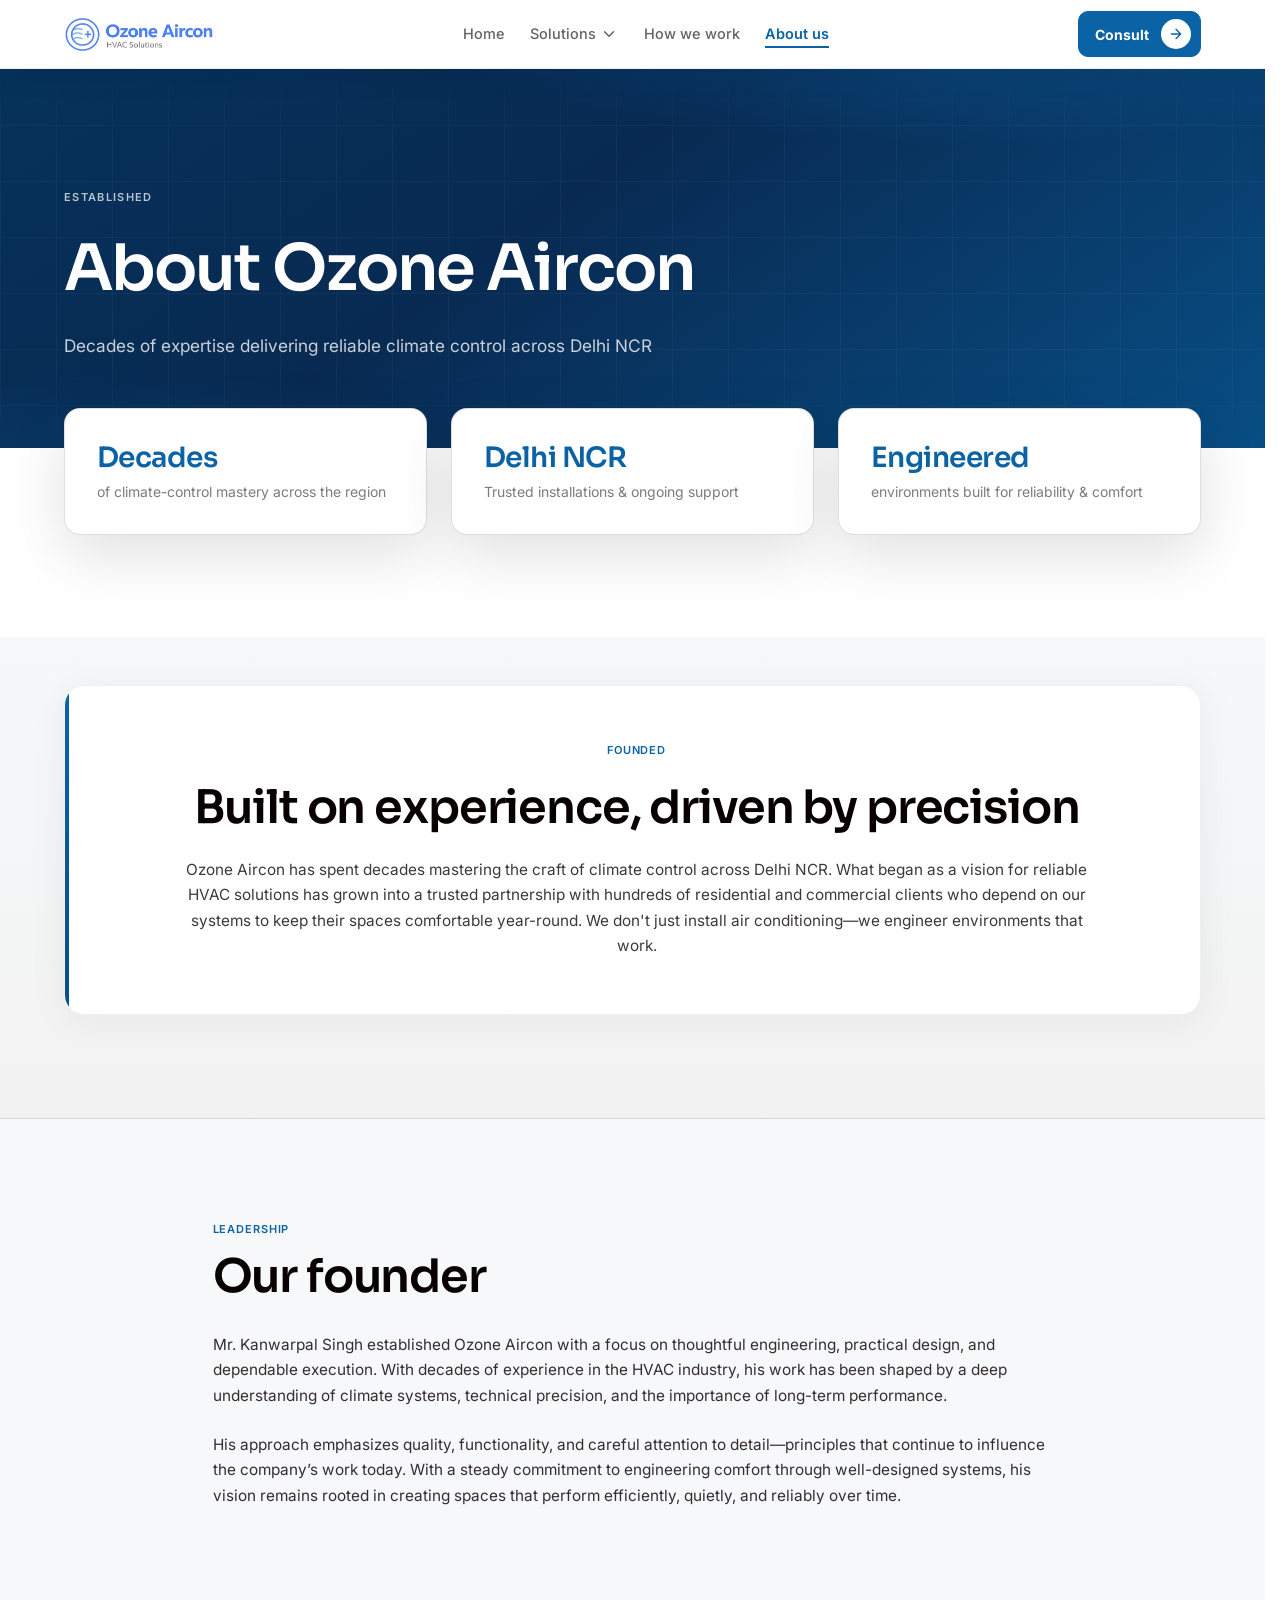
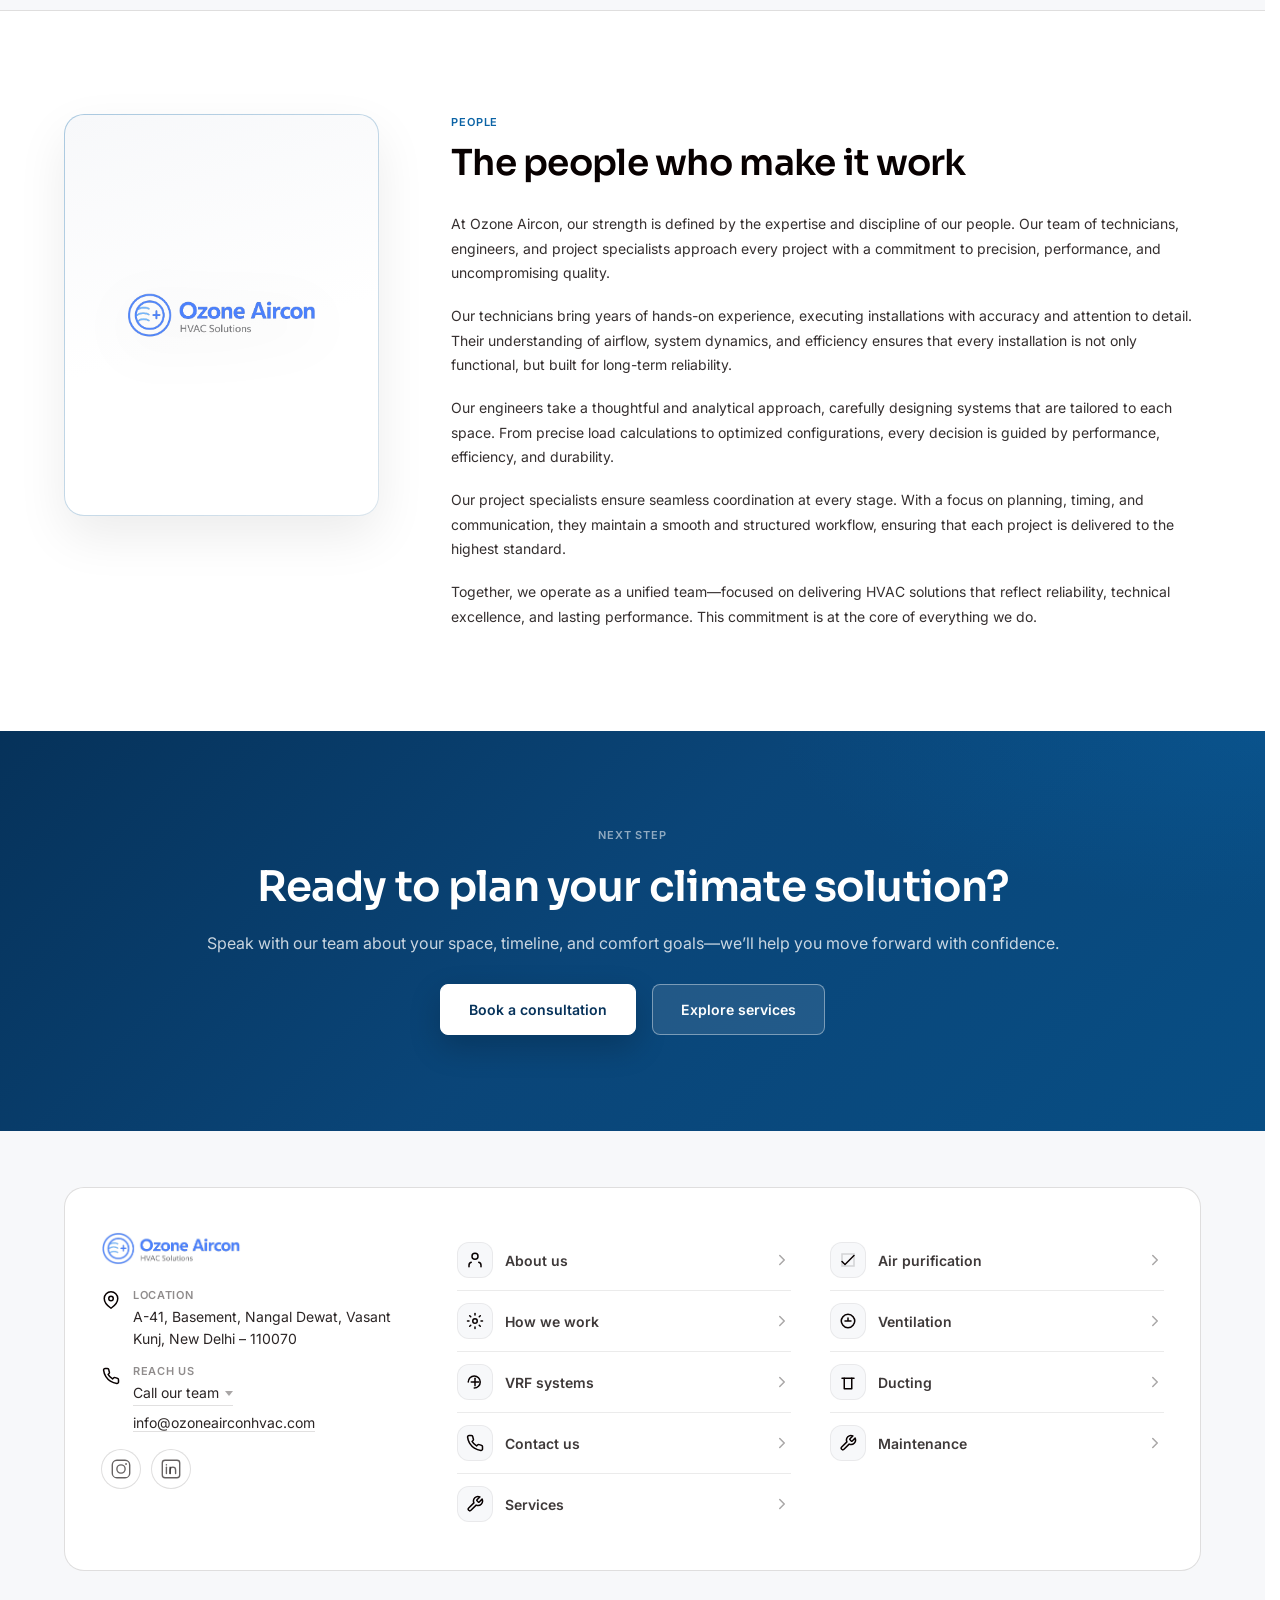
==== about-us.html @ 437e94b5 "fix(nav): stabilize sticky bar on mobile — rAF glass script, drop blur jitter Made-with: Cursor" ====
<!DOCTYPE html>
<html lang="en">
<head>
  <meta charset="UTF-8" />
  <meta name="viewport" content="width=device-width, initial-scale=1.0" />
  <link rel="icon" type="image/png" sizes="48x48" href="https://ozoneairconhvac.com/favicon-48.png?v=7" />
  <link rel="icon" type="image/png" sizes="96x96" href="https://ozoneairconhvac.com/favicon-96.png?v=7" />
  <link rel="icon" type="image/png" sizes="192x192" href="https://ozoneairconhvac.com/favicon-192.png?v=7" />
  <link rel="shortcut icon" type="image/png" href="https://ozoneairconhvac.com/favicon-48.png?v=7" />
  <link rel="icon" href="https://ozoneairconhvac.com/favicon.ico?v=7" sizes="any" />
  <link rel="icon" type="image/png" href="https://ozoneairconhvac.com/favicon.png?v=7" />
  <link rel="apple-touch-icon" href="https://ozoneairconhvac.com/favicon-192.png?v=7" />
  <link rel="manifest" href="https://ozoneairconhvac.com/site.webmanifest?v=7" />
  <meta name="description" content="About Ozone Aircon—trusted HVAC specialists in Delhi NCR. Decades of experience in engineered climate solutions, installations, maintenance, comfort design, and a team focused on dependable delivery." />
  <meta name="robots" content="index, follow" />
  <link rel="canonical" href="https://ozoneairconhvac.com/about-us.html" />
  <title>About Us — Ozone Aircon</title>
  <link rel="preconnect" href="https://fonts.googleapis.com" />
  <link rel="preconnect" href="https://fonts.gstatic.com" crossorigin />
  <link href="https://fonts.googleapis.com/css2?family=Inter:wght@400;500;600;700&family=Sora:wght@600&display=swap" rel="stylesheet" />
  <style>
    /* ════════════════════════════════════════════
       DESIGN TOKENS (aligned with Home)
    ════════════════════════════════════════════ */
    :root {
      --blue:       #0B63A5;
      --blue-dark:  #084E84;
      --blue-deep:  #06325A;
      --black:      #080101;
      --white:      #FFFFFF;
      --gray-bg:    #F2F2F2;
      --gray-soft:  #F7F8FA;
      --border:     rgba(8,1,1,0.13);
      --font-sora:  'Sora', sans-serif;
      --font-inter: 'Inter', sans-serif;

      --section-pad-v: clamp(64px, 8vw, 120px);
      --section-pad-h: clamp(20px, 5vw, 96px);
      --container-gap: clamp(40px, 5.5vw, 88px);
      --shadow-sm: 0 2px 12px rgba(8,1,1,0.07);
      --shadow-md: 0 8px 32px rgba(8,1,1,0.10);
      --shadow-lg: 0 20px 60px rgba(8,1,1,0.12);
      --nav-bar-h:     68px;
    }

    /* ════════════════════════════════════════════
       RESET & BASE
    ════════════════════════════════════════════ */
    *, *::before, *::after { box-sizing: border-box; margin: 0; padding: 0; }
    html { font-size: 93.75%; scroll-behavior: smooth; overflow-x: clip; scrollbar-gutter: stable; }
    body {
      font-family: var(--font-inter);
      background: var(--white);
      color: var(--black);
      width: 100%; max-width: none; margin-inline: auto; overflow-x: clip;
    }
    a { text-decoration: none; color: inherit; }
    img { display: block; max-width: 100%; height: auto; }
    button { cursor: pointer; font-family: inherit; }

    /* ════════════════════════════════════════════
       TYPOGRAPHY SCALE
    ════════════════════════════════════════════ */
    .h1 { font-family: var(--font-sora); font-weight: 600; font-size: clamp(36px,5vw,72px); line-height: 115%; letter-spacing: -0.025em; }
    .h2 { font-family: var(--font-sora); font-weight: 600; font-size: clamp(28px,3.6vw,52px); line-height: 118%; letter-spacing: -0.025em; }
    .h3 { font-family: var(--font-sora); font-weight: 600; font-size: clamp(24px,3.1vw,44px); line-height: 122%; letter-spacing: -0.02em; }
    .tagline  { font-family: var(--font-inter); font-weight: 600; font-size: 11px; letter-spacing: 0.08em; text-transform: uppercase; line-height: 150%; color: var(--blue); }
    .text-md  { font-family: var(--font-inter); font-weight: 400; font-size: clamp(14px,1.2vw,17px); line-height: 165%; }
    .text-reg { font-family: var(--font-inter); font-weight: 400; font-size: 14px; line-height: 165%; }
    .text-sm  { font-family: var(--font-inter); font-weight: 400; font-size: 12px; line-height: 150%; }
    .text-sm-bold { font-family: var(--font-inter); font-weight: 600; font-size: 12px; line-height: 150%; }
    .text-sm-link { font-family: var(--font-inter); font-weight: 400; font-size: 12px; line-height: 150%; text-decoration: underline; }

    /* ════════════════════════════════════════════
       BUTTONS
    ════════════════════════════════════════════ */
    .btn-primary {
      display: inline-flex; align-items: center; justify-content: center; gap: 8px;
      padding: clamp(11px,1.4vw,14px) clamp(22px,2.4vw,28px);
      background: var(--blue); color: var(--white); border: 1.5px solid var(--blue); border-radius: 8px;
      font-family: var(--font-inter); font-weight: 600; font-size: clamp(14px,1.1vw,16px);
      line-height: 150%; cursor: pointer; text-decoration: none; white-space: nowrap;
      transition: transform 0.22s ease, box-shadow 0.22s ease;
    }
    .btn-primary:hover { transform: translateY(-2px); box-shadow: 0 8px 28px rgba(11,99,165,0.32); }
    .btn-primary:active { transform: translateY(0) scale(0.98); }
    .btn-primary-sm {
      display: inline-flex; align-items: center; justify-content: center;
      padding: 7px 14px;
      background: var(--blue); color: var(--white); border: 1.5px solid var(--blue); border-radius: 10px;
      font-family: var(--font-inter); font-weight: 600; font-size: 14px;
      line-height: 150%; cursor: pointer; text-decoration: none;
      transition: transform 0.22s ease, box-shadow 0.22s ease;
    }
    .btn-primary-sm:hover { transform: translateY(-2px); box-shadow: 0 6px 18px rgba(11,99,165,0.28); }
    .btn-secondary {
      display: inline-flex; align-items: center; justify-content: center; gap: 8px;
      padding: clamp(11px,1.4vw,14px) clamp(22px,2.4vw,28px);
      background: none; color: var(--black); border: 1.5px solid var(--border); border-radius: 8px;
      font-family: var(--font-inter); font-weight: 600; font-size: clamp(14px,1.1vw,16px);
      line-height: 150%; cursor: pointer; text-decoration: none;
      transition: background 0.22s ease, transform 0.22s ease, box-shadow 0.22s ease;
    }
    .btn-secondary:hover { background: var(--gray-bg); transform: translateY(-2px); box-shadow: 0 4px 14px rgba(8,1,1,0.10); }
    .btn-secondary:active { transform: translateY(0) scale(0.98); }

    /* ════════════════════════════════════════════
       NAVBAR (same as Home)
    ════════════════════════════════════════════ */
    .nav-shell {
      position: sticky; top: 0; z-index: 100;
      padding: 0 var(--section-pad-h);
      background: rgba(255,255,255,0.82);
      backdrop-filter: blur(12px) saturate(1.25);
      border-bottom: 1px solid rgba(8,1,1,0.06);
      box-shadow: 0 10px 26px rgba(8,1,1,0.06);
    }
    .nav-shell.scrolled {
      background: rgba(255,255,255,0.92);
      border-bottom: 1px solid rgba(8,1,1,0.08);
    }
    .navbar-inner {
      display: flex; flex-direction: row;
      align-items: center; justify-content: space-between; gap: 16px;
      min-height: var(--nav-bar-h);
      padding: 0;
    }
    .navbar-brand {
      display: flex; flex-direction: row; align-items: center; gap: 12px;
      text-decoration: none; color: inherit;
      flex-shrink: 0;
    }
    .navbar-logo {
      height: 52px; width: auto; max-width: 150px;
      object-fit: contain; border-radius: 10px;
      flex-shrink: 0;
    }
    .nav-links {
      display: flex; flex-direction: row; align-items: center;
      gap: clamp(14px, 2vw, 28px);
      flex: 1; justify-content: center; min-width: 0;
    }
    .nav-link {
      display: flex; align-items: center; gap: 4px;
      color: rgba(8,1,1,0.62); text-decoration: none;
      font-family: var(--font-inter); font-weight: 500;
      font-size: 14.5px; line-height: 150%; white-space: nowrap;
    }
    .nav-link.active { color: var(--blue); font-weight: 600; }
    .nav-consult {
      display: inline-flex; align-items: center; gap: 12px;
      padding: 7px 9px 7px 16px;
      background: var(--blue); color: var(--white);
      border-radius: 10px; text-decoration: none;
      font-family: var(--font-inter); font-weight: 700; font-size: 14px;
      border: 1.5px solid var(--blue);
      transition: transform 0.22s ease, box-shadow 0.22s ease;
    }
    .nav-consult:hover {
      transform: translateY(-2px);
      box-shadow: 0 8px 24px rgba(11,99,165,0.38);
    }
    .nav-consult-icon {
      width: 30px; height: 30px; border-radius: 50%;
      background: var(--white);
      display: flex; align-items: center; justify-content: center;
      flex-shrink: 0;
    }
    .nav-consult-icon svg { width: 16px; height: 16px; stroke: var(--blue); }
    .nav-hamburger {
      display: none; flex-direction: column;
      justify-content: center; align-items: center;
      width: 42px; height: 42px; gap: 5px;
      background: var(--gray-soft); border: 1px solid var(--border);
      border-radius: 10px; cursor: pointer; padding: 0;
      margin-left: auto;
    }
    .nav-hamburger span { display: block; width: 22px; height: 2px; background: var(--black); border-radius: 2px; transition: all 0.22s ease; }
    .nav-hamburger.open span:nth-child(1) { transform: translateY(7px) rotate(45deg); }
    .nav-hamburger.open span:nth-child(2) { opacity: 0; }
    .nav-hamburger.open span:nth-child(3) { transform: translateY(-7px) rotate(-45deg); }
    .mobile-menu {
      display: none; position: fixed;
      top: calc(12px + var(--nav-bar-h) + 10px + 8px);
      left: 0; right: 0;
      background: var(--white); border-bottom: 1px solid var(--border);
      z-index: 99; padding: 8px 0 16px;
      max-height: calc(100vh - 100px); overflow-y: auto;
    }
    .mobile-menu.open { display: block; }
    .mobile-nav-link {
      display: block; padding: 12px clamp(16px,4vw,24px);
      color: var(--black); text-decoration: none;
      font-family: var(--font-inter); font-weight: 400; font-size: 16px;
      border-bottom: 1px solid var(--border);
    }
    .mobile-nav-link:last-child { border-bottom: none; }
    .mobile-solutions-toggle {
      display: flex; justify-content: space-between; align-items: center;
      padding: 12px clamp(16px,4vw,24px);
      width: 100%; background: none; border: none; border-bottom: 1px solid var(--border);
      color: var(--black); font-family: var(--font-inter);
      font-weight: 400; font-size: 16px; cursor: pointer; text-align: left;
    }
    .mobile-solutions-toggle svg { width: 18px; height: 18px; transition: transform 0.22s; }
    .mobile-solutions-toggle.open svg { transform: rotate(180deg); }
    .mobile-solutions-list { display: none; background: var(--gray-bg); padding: 8px clamp(16px,4vw,24px); }
    .mobile-solutions-list.open { display: block; }
    .mobile-solution-item {
      display: block; padding: 10px 0; color: var(--black); text-decoration: none;
      font-family: var(--font-inter); font-weight: 500; font-size: 14px;
      border-bottom: 1px solid var(--border);
    }
    .mobile-solution-item:last-child { border-bottom: none; }
    .mobile-cta { padding: 16px clamp(16px,4vw,24px); }
    .mobile-cta .btn-primary { width: 100%; justify-content: center; }

    /* Solutions dropdown */
    .nav-solutions { position: relative; }
    .nav-solutions-btn {
      display: flex; align-items: center; gap: 4px;
      background: none; border: none; cursor: pointer;
      color: rgba(8,1,1,0.62); font-family: var(--font-inter);
      font-weight: 500; font-size: 14.5px; line-height: 150%;
      padding: 0; white-space: nowrap;
    }
    .nav-solutions-btn svg { width: 18px; height: 18px; flex-shrink: 0; transition: transform 0.22s ease; }
    .nav-solutions-btn.open svg { transform: rotate(180deg); }
    .solutions-dropdown {
      display: none; position: absolute;
      top: calc(100% + 14px); left: 50%;
      transform: translateX(-50%);
      width: min(640px, 94vw);
      background: var(--white);
      border: 1px solid var(--border);
      border-radius: 12px; padding: 24px 24px 20px; z-index: 200;
      box-shadow: var(--shadow-md);
    }
    .solutions-dropdown.open { display: block; }
    .solutions-dropdown-header {
      font-family: var(--font-inter); font-weight: 600;
      font-size: 11px; line-height: 150%; letter-spacing: 0.08em;
      text-transform: uppercase; color: rgba(8,1,1,0.4); margin-bottom: 14px;
    }
    .solutions-grid { display: grid; grid-template-columns: 1fr 1fr; gap: 4px; }
    .solution-item {
      display: flex; align-items: flex-start; gap: 12px;
      padding: 11px 12px; border-radius: 8px;
      cursor: pointer; text-decoration: none;
      transition: background 0.15s ease;
    }
    .solution-item:hover { background: var(--gray-bg); }
    .solution-icon {
      width: 34px; height: 34px; border-radius: 7px;
      background: var(--gray-bg);
      display: flex; align-items: center; justify-content: center; flex-shrink: 0;
    }
    .solution-icon svg { width: 17px; height: 17px; stroke: var(--black); }
    .solution-text { display: flex; flex-direction: column; gap: 2px; }
    .solution-title { font-family: var(--font-inter); font-weight: 600; font-size: 13px; line-height: 150%; color: var(--black); }
    .solution-subtitle { font-family: var(--font-inter); font-weight: 400; font-size: 11px; line-height: 150%; color: rgba(8,1,1,0.5); }
    .solutions-dropdown-divider { height: 1px; background: var(--border); margin: 14px 0; }
    .solutions-footer { display: flex; align-items: center; justify-content: flex-end; }
    .solutions-footer-link {
      font-family: var(--font-inter); font-weight: 600; font-size: 12px;
      color: var(--blue); text-decoration: none;
      display: flex; align-items: center; gap: 4px;
    }
    .solutions-footer-link svg { width: 13px; height: 13px; stroke: var(--blue); }

    /* ════════════════════════════════════════════
       ABOUT HERO — Home-aligned premium band
    ════════════════════════════════════════════ */
    .about-hero {
      position: relative;
      overflow: hidden;
      padding: clamp(72px, 10vw, 120px) var(--section-pad-h) clamp(56px, 7vw, 88px);
      background: linear-gradient(145deg, var(--blue-deep) 0%, #082a52 42%, var(--blue-dark) 100%);
      color: var(--white);
    }
    .about-hero::before {
      content: '';
      position: absolute; inset: 0;
      background:
        radial-gradient(ellipse 80% 55% at 78% -10%, rgba(11,99,165,0.45) 0%, transparent 55%),
        radial-gradient(ellipse 50% 40% at 10% 100%, rgba(11,99,165,0.22) 0%, transparent 50%);
      pointer-events: none;
    }
    .about-hero::after {
      content: '';
      position: absolute; inset: 0;
      opacity: 0.07;
      background-image:
        linear-gradient(rgba(255,255,255,0.5) 1px, transparent 1px),
        linear-gradient(90deg, rgba(255,255,255,0.5) 1px, transparent 1px);
      background-size: 56px 56px;
      pointer-events: none;
      mask-image: linear-gradient(to bottom, transparent, black 18%, black 82%, transparent);
    }
    .about-hero-inner {
      position: relative; z-index: 1;
      max-width: min(1320px, 100%);
      display: flex; flex-direction: column;
      gap: clamp(18px, 3vw, 28px);
    }
    .about-hero-tag { color: rgba(255,255,255,0.72) !important; letter-spacing: 0.12em; }
    .about-hero-title {
      font-family: var(--font-sora); font-weight: 600;
      font-size: clamp(38px, 5vw, 68px);
      line-height: 108%; letter-spacing: -0.03em;
      color: var(--white);
    }
    .about-hero-lead {
      max-width: min(920px, 100%);
      font-size: clamp(15px, 1.35vw, 18px);
      line-height: 170%;
      color: rgba(255,255,255,0.78);
    }
    .tagline-wrapper { display: flex; align-items: center; }

    /* ════════════════════════════════════════════
       STATS STRIP
    ════════════════════════════════════════════ */
    .about-stats {
      margin-top: -40px;
      padding: 0 var(--section-pad-h) var(--section-pad-v);
      position: relative; z-index: 2;
    }
    .about-stats-inner {
      width: 100%; max-width: none; margin-inline: auto;
      display: grid;
      grid-template-columns: repeat(3, 1fr);
      gap: clamp(16px, 2.4vw, 24px);
    }
    .stat-card {
      background: var(--white);
      border: 1px solid var(--border);
      border-radius: 16px;
      padding: clamp(22px, 3vw, 32px);
      box-shadow: var(--shadow-lg);
      display: flex; flex-direction: column; gap: 6px;
      transition: transform 0.28s cubic-bezier(0.22,1,0.36,1), box-shadow 0.28s ease;
    }
    .stat-card:hover {
      transform: translateY(-4px);
      box-shadow: 0 22px 56px rgba(8,1,1,0.14);
    }
    .stat-val {
      font-family: var(--font-sora); font-weight: 600;
      font-size: clamp(20px, 2.2vw, 28px);
      letter-spacing: -0.02em;
      color: var(--blue);
      line-height: 1.2;
    }
    .stat-label {
      font-family: var(--font-inter);
      font-size: clamp(13px, 1.1vw, 14px);
      color: rgba(8,1,1,0.52);
      line-height: 150%;
    }

    /* ════════════════════════════════════════════
       FOUNDED — elevated card
    ════════════════════════════════════════════ */
    .section-founded {
      background: linear-gradient(180deg, var(--gray-soft) 0%, var(--gray-bg) 100%);
      padding: clamp(28px, 4vw, 48px) var(--section-pad-h) var(--section-pad-v);
    }
    .founded-card {
      width: 100%; max-width: none; margin-inline: auto;
      background: var(--white);
      border-radius: 20px;
      border: 1px solid rgba(8,1,1,0.06);
      box-shadow: 0 4px 40px rgba(8,1,1,0.06);
      padding: clamp(36px, 5vw, 56px);
      position: relative;
      overflow: hidden;
    }
    .founded-card::before {
      content: '';
      position: absolute; top: 0; left: 0; bottom: 0; width: 4px;
      background: linear-gradient(180deg, var(--blue) 0%, var(--blue-dark) 100%);
    }
    .founded-inner {
      width: 100%; max-width: none; margin-inline: auto;
      display: flex; flex-direction: column; gap: clamp(16px, 2.2vw, 22px);
      text-align: center;
      padding-left: 8px;
    }
    .founded-tagline-wrapper { display: flex; justify-content: center; }
    .founded-text { max-width: min(920px, 100%); margin-inline: auto; color: rgba(8,1,1,0.78); }

    /* ════════════════════════════════════════════
       FOUNDER — leadership narrative
    ════════════════════════════════════════════ */
    .section-founder {
      background: var(--gray-soft);
      padding: var(--section-pad-v) var(--section-pad-h);
      border-top: 1px solid var(--border);
    }
    .founder-shell {
      width: 100%;
      max-width: min(840px, 100%);
      margin-inline: auto;
      display: flex; flex-direction: column;
      gap: clamp(20px, 3vw, 28px);
    }
    .founder-header {
      display: flex; flex-direction: column; gap: 12px;
    }
    .founder-body {
      display: flex;
      flex-direction: column;
      gap: clamp(18px, 2.5vw, 24px);
    }
    .founder-body .text-md { color: rgba(8,1,1,0.82); }

    /* ════════════════════════════════════════════
       TEAM — logo showcase + editorial (same imagery)
    ════════════════════════════════════════════ */
    .section-team {
      background: var(--white);
      padding: var(--section-pad-v) var(--section-pad-h);
      border-top: 1px solid var(--border);
    }
    .team-shell {
      width: 100%; max-width: none; margin-inline: auto;
      display: grid;
      grid-template-columns: minmax(260px, 0.42fr) 1fr;
      gap: clamp(36px, 6vw, 72px);
      align-items: start;
    }
    .team-showcase {
      position: relative;
      border-radius: 20px;
      padding: 1px;
      background: linear-gradient(135deg, rgba(11,99,165,0.35), rgba(8,78,132,0.15));
      box-shadow: 0 20px 50px rgba(8,1,1,0.08);
    }
    .team-showcase-inner {
      border-radius: 19px;
      background: linear-gradient(165deg, var(--gray-soft) 0%, var(--white) 55%);
      padding: clamp(28px, 4vw, 44px);
      display: flex; align-items: center; justify-content: center;
      min-height: clamp(260px, 32vw, 400px);
    }
    .team-showcase-logo {
      width: min(280px, 85%);
      height: auto;
      object-fit: contain;
      filter: drop-shadow(0 12px 28px rgba(8,1,1,0.12));
      transition: transform 0.5s cubic-bezier(0.22,1,0.36,1);
    }
    .team-showcase:hover .team-showcase-logo {
      transform: scale(1.03);
    }
    .team-copy {
      display: flex; flex-direction: column; gap: clamp(20px, 3vw, 28px);
    }
    .team-copy-header {
      display: flex; flex-direction: column; gap: 12px;
    }
    .team-title.h3 {
      font-size: clamp(24px, 2.8vw, 38px);
      line-height: 118%;
      letter-spacing: -0.02em;
      color: var(--black);
    }
    .team-paragraph {
      font-family: var(--font-inter); font-weight: 400;
      font-size: clamp(14px,1.08vw,16px); line-height: 174%;
      color: rgba(8,1,1,0.82);
      max-width: min(960px, 100%);
    }
    .team-paragraph p { margin-bottom: 1.35em; }
    .team-paragraph p:last-child { margin-bottom: 0; }

    /* ════════════════════════════════════════════
       CTA BAND — Home-aligned close
    ════════════════════════════════════════════ */
    .section-about-cta {
      padding: clamp(56px, 8vw, 96px) var(--section-pad-h);
      background: linear-gradient(135deg, var(--blue-deep) 0%, #0a4578 48%, var(--blue-dark) 100%);
      position: relative; overflow: hidden;
    }
    .section-about-cta::before {
      content: '';
      position: absolute; inset: 0;
      background: radial-gradient(ellipse 70% 80% at 100% 0%, rgba(11,99,165,0.35) 0%, transparent 55%);
      pointer-events: none;
    }
    .about-cta-inner {
      position: relative; z-index: 1;
      width: 100%; max-width: none; margin-inline: auto;
      text-align: center;
      display: flex; flex-direction: column; gap: 18px;
      align-items: center;
    }
    .about-cta-title {
      font-family: var(--font-sora); font-weight: 600;
      font-size: clamp(26px, 3.6vw, 42px);
      line-height: 118%;
      color: var(--white);
      letter-spacing: -0.02em;
    }
    .about-cta-lead {
      font-size: clamp(14px, 1.25vw, 17px);
      line-height: 168%;
      color: rgba(255,255,255,0.78);
      max-width: min(900px, 100%);
    }
    .about-cta-eyebrow { color: rgba(255,255,255,0.55); }
    .about-cta-actions {
      display: flex; flex-wrap: wrap; gap: 12px 16px;
      justify-content: center;
      margin-top: 10px;
    }
    .section-about-cta .btn-primary {
      background: var(--white); color: var(--blue-deep);
      border-color: var(--white);
      box-shadow: 0 12px 32px rgba(0,0,0,0.2);
    }
    .section-about-cta .btn-primary:hover {
      box-shadow: 0 16px 44px rgba(0,0,0,0.28);
    }
    .section-about-cta .btn-secondary {
      background: rgba(255,255,255,0.1);
      border-color: rgba(255,255,255,0.4);
      color: var(--white);
    }
    .section-about-cta .btn-secondary:hover {
      background: rgba(255,255,255,0.16);
    }

    /* ════════════════════════════════════════════
       FOOTER (same as Home)
    ════════════════════════════════════════════ */
    .footer {
      background: var(--gray-soft);
      padding: clamp(36px,5vw,56px) var(--section-pad-h);
      display: flex; flex-direction: column; gap: 0;
    }
    .footer-main {
      display: grid;
      grid-template-columns: minmax(240px, 0.95fr) 1fr 1fr;
      gap: clamp(24px, 3vw, 44px);
      align-items: start;
      background: var(--white);
      border: 1px solid var(--border);
      border-radius: 20px;
      padding: clamp(22px, 3.2vw, 36px);
    }
    .footer-brand-col { display: flex; flex-direction: column; gap: 16px; min-width: 0; }
    .footer-brand {
      display: inline-flex; flex-direction: row; align-items: center;
      text-decoration: none; color: inherit;
    }
    .footer-logo {
      height: 48px; width: auto; max-width: 140px; object-fit: contain;
      border-radius: 10px; flex-shrink: 0;
    }
    .footer-social { display: flex; flex-direction: row; gap: 10px; align-items: center; }
    .footer-social a { color: rgba(8,1,1,0.78); }
    .footer-social a {
      display: flex; align-items: center; justify-content: center;
      width: 40px; height: 40px; border-radius: 50%;
      border: 1px solid var(--border);
      background: rgba(255,255,255,0.9);
      transition: transform 0.22s ease, color 0.18s ease, border-color 0.18s ease, background 0.18s ease;
    }
    .footer-social a:hover {
      transform: translateY(-2px);
      color: var(--blue);
      border-color: rgba(11,99,165,0.35);
      background: rgba(11,99,165,0.05);
    }
    .footer-contact-block { display: flex; flex-direction: column; gap: 14px; min-width: 0; }
    .footer-contact-row {
      display: flex; flex-direction: row; align-items: flex-start; gap: 12px;
    }
    .footer-contact-icon {
      width: 20px; height: 20px; border-radius: 0; flex-shrink: 0;
      margin-top: 2px;
      display: flex; align-items: center; justify-content: center;
    }
    .footer-contact-icon svg { width: 18px; height: 18px; stroke: var(--blue); fill: none; }
    .footer-contact-label {
      font-family: var(--font-inter); font-weight: 600; font-size: 11px;
      color: rgba(8,1,1,0.45); text-transform: uppercase; letter-spacing: 0.06em;
      display: block; margin-bottom: 4px;
    }
    .footer-contact-value {
      font-family: var(--font-inter); font-weight: 400; font-size: 14px;
      line-height: 155%; color: rgba(8,1,1,0.86);
      margin: 0;
    }
    .footer-contact-value a {
      color: rgba(8,1,1,0.86); text-decoration: none;
      border-bottom: 1px solid rgba(8,1,1,0.12);
      transition: border-color 0.18s ease, color 0.18s ease;
    }
    .footer-contact-value a:hover { color: var(--blue); border-color: rgba(11,99,165,0.35); }

    .footer-phone { margin: 0; width: 100%; max-width: 100%; min-width: 0; }
    .footer-phone-summary {
      font-family: var(--font-inter); font-weight: 400; font-size: 14px;
      line-height: 155%; color: rgba(8,1,1,0.86);
      cursor: pointer;
      list-style: none;
      display: inline-flex; align-items: center; gap: 6px;
      user-select: none;
      border-bottom: 1px solid rgba(8,1,1,0.12);
      padding-bottom: 1px;
      width: fit-content;
      max-width: 100%;
      box-sizing: border-box;
      transition: color 0.18s ease, border-color 0.18s ease;
    }
    .footer-phone-summary::-webkit-details-marker { display: none; }
    .footer-phone-summary::marker { content: ''; }
    .footer-phone-summary::after {
      content: '';
      width: 0; height: 0;
      margin-top: 1px; flex-shrink: 0;
      border-left: 4px solid transparent; border-right: 4px solid transparent;
      border-top: 5px solid rgba(8,1,1,0.35);
      transition: transform 0.18s ease;
    }
    .footer-phone[open] .footer-phone-summary::after { transform: rotate(180deg); }
    .footer-phone-summary:hover {
      color: var(--blue);
      border-bottom-color: rgba(11,99,165,0.35);
    }
    .footer-phone-summary:focus { outline: none; }
    .footer-phone-summary:focus-visible {
      color: var(--blue);
      border-radius: 2px;
      box-shadow: 0 0 0 3px rgba(11,99,165,0.25);
    }
    .footer-phone-options {
      display: flex; flex-direction: column; gap: 8px;
      margin-top: 10px; padding-top: 10px;
      border-top: 1px solid rgba(8,1,1,0.08);
      min-width: 0;
    }
    .footer-phone-link {
      font-family: var(--font-inter); font-weight: 500; font-size: 14px;
      line-height: 150%;
      color: rgba(8,1,1,0.86); text-decoration: none;
      border-bottom: 1px solid rgba(8,1,1,0.12);
      padding-bottom: 1px; align-self: flex-start;
      transition: border-color 0.18s ease, color 0.18s ease;
    }
    .footer-phone-link:hover { color: var(--blue); border-color: rgba(11,99,165,0.35); }

    .footer-links-col { display: flex; flex-direction: column; gap: 0; padding-top: 6px; }
    .footer-link-row {
      display: flex; align-items: center; justify-content: space-between; gap: 12px;
      padding: 12px 0;
      text-decoration: none;
      border-bottom: 1px solid rgba(8,1,1,0.08);
      transition: background 0.18s ease;
    }
    .footer-link-row:last-child { border-bottom: none; }
    .footer-link-left { display: flex; align-items: center; gap: 12px; min-width: 0; }
    .footer-link-icon {
      width: 36px; height: 36px; border-radius: 12px;
      background: var(--gray-soft);
      border: 1px solid rgba(8,1,1,0.06);
      display: flex; align-items: center; justify-content: center;
      flex-shrink: 0;
    }
    .footer-link-icon svg { width: 18px; height: 18px; stroke: var(--blue); }
    .footer-link-text {
      font-family: var(--font-inter); font-weight: 600; font-size: 14px;
      color: rgba(8,1,1,0.78);
      white-space: nowrap; overflow: hidden; text-overflow: ellipsis;
    }
    .footer-link-chevron { width: 18px; height: 18px; flex-shrink: 0; color: rgba(8,1,1,0.35); transition: color 0.18s ease; }
    .footer-link-row:hover { background: rgba(11,99,165,0.04); }
    .footer-link-row:hover .footer-link-text { color: var(--blue); }
    .footer-link-row:hover .footer-link-icon { border-color: rgba(11,99,165,0.18); background: rgba(11,99,165,0.04); }
    .footer-link-row:hover .footer-link-chevron { color: var(--blue); }

    /* ════════════════════════════════════════════
       RESPONSIVE
    ════════════════════════════════════════════ */
    @media (max-width: 1200px) {
      .nav-links { gap: 20px; }
    }
    @media (max-width: 1180px) {
      .footer-main {
        grid-template-columns: 1fr 1fr;
      }
      .footer-brand-col { grid-column: 1 / -1; }
    }
    @media (max-width: 1024px) {
      .about-stats { margin-top: -28px; }
      .about-stats-inner { grid-template-columns: 1fr; max-width: 440px; }
      .team-shell { grid-template-columns: 1fr; gap: clamp(28px, 5vw, 44px); }
      .team-showcase-inner { min-height: 220px; }
    }
    @media (max-width: 900px) {
      .nav-links, .nav-consult { display: none; }
      .nav-hamburger { display: flex; }
      .solutions-dropdown { width: min(520px, 94vw); }
    }
    @media (max-width: 768px) {
      .founded-inner { text-align: left; padding-left: clamp(12px, 4vw, 24px); }
      .founded-tagline-wrapper { justify-content: flex-start; }
    }
    @media (max-width: 640px) {
      .solutions-dropdown {
        position: fixed;
        top: calc(12px + var(--nav-bar-h) + 10px + 8px);
        left: 8px; right: 8px;
        width: auto; border-radius: 10px;
        transform: translateY(-10px) scale(0.97);
      }
      .solutions-dropdown.open { transform: translateY(0) scale(1); }
      .solutions-grid { grid-template-columns: 1fr; }
      .footer-main {
        grid-template-columns: 1fr;
      }
    }
    @media (max-width: 480px) {
      .btn-primary, .btn-secondary { width: 100%; justify-content: center; }
      .footer-links-col { padding-top: 0; }
      .about-cta-actions .btn-primary,
      .about-cta-actions .btn-secondary { width: 100%; }
    }

    /* ════════════════════════════════════════════
       PREMIUM ANIMATIONS & MICRO-INTERACTIONS
    ════════════════════════════════════════════ */

    /* Page load */
    /* Scroll-reveal keyframes */
    @keyframes rvUp    { from{opacity:0;transform:translateY(30px)} to{opacity:1;transform:translateY(0)} }
    @keyframes rvLeft  { from{opacity:0;transform:translateX(-30px)} to{opacity:1;transform:translateX(0)} }
    @keyframes rvRight { from{opacity:0;transform:translateX(30px)}  to{opacity:1;transform:translateX(0)} }
    @keyframes rvScale { from{opacity:0;transform:scale(0.94)}       to{opacity:1;transform:scale(1)} }
    @keyframes rvFade  { from{opacity:0} to{opacity:1} }

    .rv, .rv-l, .rv-r, .rv-sc, .rv-fd { opacity:0; }
    .rv.on    { animation: rvUp    0.68s cubic-bezier(0.22,1,0.36,1) both; }
    .rv-l.on  { animation: rvLeft  0.68s cubic-bezier(0.22,1,0.36,1) both; }
    .rv-r.on  { animation: rvRight 0.68s cubic-bezier(0.22,1,0.36,1) both; }
    .rv-sc.on { animation: rvScale 0.55s cubic-bezier(0.22,1,0.36,1) both; }
    .rv-fd.on { animation: rvFade  0.72s ease both; }

    .s1{animation-delay:0.06s!important} .s2{animation-delay:0.13s!important}
    .s3{animation-delay:0.20s!important} .s4{animation-delay:0.27s!important}
    .s5{animation-delay:0.34s!important} .s6{animation-delay:0.41s!important}

    /* Nav underline */
    .nav-link { position:relative; transition:color 0.2s ease !important; }
    .nav-link::after { content:''; position:absolute; bottom:-3px; left:0; width:0; height:1.5px; background:var(--blue); transition:width 0.22s cubic-bezier(0.22,1,0.36,1); }
    .nav-link:hover::after, .nav-link.active::after { width:100%; }
    .nav-link:hover { color:var(--blue) !important; }
    .nav-solutions-btn { transition:color 0.2s ease !important; }
    .nav-solutions-btn:hover { color:var(--blue); }

    /* Buttons — match Home */
    .btn-primary {
      transition: transform 0.22s ease, box-shadow 0.22s ease !important;
    }
    .btn-primary:hover { transform: translateY(-2px); box-shadow: 0 8px 28px rgba(11,99,165,0.30) !important; }
    .btn-primary:active { transform: translateY(0) scale(0.98) !important; box-shadow: none !important; }
    .btn-secondary {
      transition: background 0.22s ease, transform 0.22s ease, box-shadow 0.22s ease !important;
    }
    .btn-secondary:hover {
      transform: translateY(-2px); box-shadow: 0 4px 14px rgba(8,1,1,0.09) !important;
    }
    .btn-secondary:active { transform: translateY(0) scale(0.98) !important; }
    .btn-primary-sm { transition: transform 0.22s ease, box-shadow 0.22s ease !important; }
    .btn-primary-sm:hover {
      transform: translateY(-2px); box-shadow: 0 6px 18px rgba(11,99,165,0.28) !important;
    }

    /* Solutions dropdown */
    .solutions-dropdown {
      display:block !important; visibility:hidden; opacity:0;
      transform:translateX(-50%) translateY(-10px) scale(0.97); transform-origin:top center;
      pointer-events:none;
      transition:opacity .22s ease, transform .22s cubic-bezier(0.22,1,0.36,1), visibility 0s linear .22s;
    }
    .solutions-dropdown.open {
      visibility:visible; opacity:1; transform:translateX(-50%) translateY(0) scale(1); pointer-events:auto;
      transition:opacity .22s ease, transform .22s cubic-bezier(0.22,1,0.36,1), visibility 0s linear 0s;
    }
    .solutions-dropdown.open .solution-item:nth-child(1){animation:rvUp .32s .04s cubic-bezier(0.22,1,0.36,1) both}
    .solutions-dropdown.open .solution-item:nth-child(2){animation:rvUp .32s .08s cubic-bezier(0.22,1,0.36,1) both}
    .solutions-dropdown.open .solution-item:nth-child(3){animation:rvUp .32s .12s cubic-bezier(0.22,1,0.36,1) both}
    .solutions-dropdown.open .solution-item:nth-child(4){animation:rvUp .32s .16s cubic-bezier(0.22,1,0.36,1) both}
    .solutions-dropdown.open .solution-item:nth-child(5){animation:rvUp .32s .20s cubic-bezier(0.22,1,0.36,1) both}
    .solutions-dropdown.open .solution-item:nth-child(6){animation:rvUp .32s .24s cubic-bezier(0.22,1,0.36,1) both}
    .solutions-dropdown.open .solution-item:nth-child(7){animation:rvUp .32s .28s cubic-bezier(0.22,1,0.36,1) both}
    .solutions-dropdown.open .solution-item:nth-child(8){animation:rvUp .32s .32s cubic-bezier(0.22,1,0.36,1) both}
    .solutions-dropdown.open .solution-item:nth-child(9){animation:rvUp .30s .36s cubic-bezier(0.22,1,0.36,1) both}
    .solution-item { transition:background .15s ease, transform .17s ease !important; }
    .solution-item:hover { transform:translateX(3px) !important; }
    .solution-icon { transition:background .18s ease !important; }
    .solution-item:hover .solution-icon { background:rgba(11,99,165,0.1); }

    /* Mobile menu */
    .mobile-menu {
      display:block !important; visibility:hidden; opacity:0; transform:translateY(-10px);
      pointer-events:none;
      transition:opacity .26s ease, transform .26s cubic-bezier(0.22,1,0.36,1), visibility 0s linear .26s;
    }
    .mobile-menu.open {
      visibility:visible; opacity:1; transform:translateY(0); pointer-events:auto;
      transition:opacity .26s ease, transform .26s cubic-bezier(0.22,1,0.36,1), visibility 0s linear 0s;
    }
    .mobile-nav-link { transition:background .15s ease, padding-left .18s ease !important; }
    .mobile-nav-link:hover { background:var(--gray-bg); padding-left:calc(clamp(16px,4vw,24px) + 6px) !important; }
    .mobile-solutions-list {
      display:block !important; visibility:hidden; opacity:0; max-height:0; overflow:hidden;
      pointer-events:none;
      transition:max-height .35s cubic-bezier(0.22,1,0.36,1), opacity .25s ease, visibility 0s linear .25s;
    }
    .mobile-solutions-list.open {
      visibility:visible; opacity:1; max-height:600px; pointer-events:auto;
      transition:max-height .35s cubic-bezier(0.22,1,0.36,1), opacity .25s ease, visibility 0s linear 0s;
    }

    /* Footer polish (same as Home) */
    .footer-social a svg rect, .footer-social a svg path, .footer-social a svg circle[r="4.5"] { stroke: rgba(8,1,1,0.62); transition: stroke 0.22s ease; }
    .footer-social a svg circle[r="1"] { fill: rgba(8,1,1,0.62); transition: fill 0.22s ease; }
    .footer-social a:hover svg rect, .footer-social a:hover svg path, .footer-social a:hover svg circle[r="4.5"] { stroke: var(--blue); }
    .footer-social a:hover svg circle[r="1"] { fill: var(--blue); }
    .text-sm-link { transition:color .18s ease !important; }
    .text-sm-link:hover { color:var(--blue) !important; }
    .navbar-logo { transition:transform .3s cubic-bezier(0.22,1,0.36,1) !important; }
    .navbar-logo:hover { transform:scale(1.03); }
    .footer-logo { transition:transform .3s cubic-bezier(0.22,1,0.36,1), opacity .2s ease; display:block; }
    .footer-logo:hover { transform:scale(1.04); opacity:0.82; }

    /* Reduced motion */
    @media (prefers-reduced-motion:reduce) {
      *, *::before, *::after { animation-duration:.01ms !important; transition-duration:.01ms !important; }
    }
  </style>

  <link rel="stylesheet" href="public/page-loader.css" />
  <link rel="stylesheet" href="public/nav-stability.css" />
</head>
<body>

  
  <!-- Page loader -->
  <div id="page-loader" class="page-loader" aria-busy="true">
    <div class="page-loader__box" role="status">
      <span class="page-loader__sr">Loading...</span>
      <div class="page-loader__ring" aria-hidden="true"></div>
    </div>
  </div>

  <!-- ═══════════════════════════════════════════ -->
  <!-- NAVBAR (same as Home)                      -->
  <!-- ═══════════════════════════════════════════ -->
  <div class="nav-shell">
    <nav class="navbar-inner">
      <a href="index.html" class="navbar-brand">
        <img src="public/images/logo.png" alt="Ozone Aircon" class="navbar-logo" />
      </a>

      <div class="nav-links">
        <a href="index.html" class="nav-link">Home</a>

        <div class="nav-solutions">
          <button class="nav-solutions-btn" id="solutionsBtn" onclick="toggleSolutions(event)" aria-expanded="false">
            Solutions
            <svg viewBox="0 0 24 24" fill="none" stroke="currentColor" stroke-width="2" stroke-linecap="round" stroke-linejoin="round">
              <polyline points="6 9 12 15 18 9"/>
            </svg>
          </button>

          <div class="solutions-dropdown" id="solutionsDropdown" role="menu">
            <p class="solutions-dropdown-header">Our Services</p>
            <div class="solutions-grid">

              <a href="services.html" class="solution-item" role="menuitem">
                <div class="solution-icon">
                  <svg viewBox="0 0 24 24" fill="none" stroke="currentColor" stroke-width="1.8" stroke-linecap="round" stroke-linejoin="round"><path d="M4 6h16M4 12h16M4 18h10"/></svg>
                </div>
                <div class="solution-text">
                  <span class="solution-title">Services</span>
                  <span class="solution-subtitle">Full HVAC service portfolio</span>
                </div>
              </a>

              <a href="vrf-system.html" class="solution-item" role="menuitem">
                <div class="solution-icon">
                  <svg viewBox="0 0 24 24" fill="none" stroke="currentColor" stroke-width="1.8" stroke-linecap="round" stroke-linejoin="round"><path d="M12 3v1M3 12h1M12 21v-1M21 12h-1"/><circle cx="12" cy="12" r="4"/><path d="M5.6 5.6l.7.7M18.4 5.6l-.7.7M5.6 18.4l.7-.7M18.4 18.4l-.7-.7"/></svg>
                </div>
                <div class="solution-text">
                  <span class="solution-title">VRV / VRF System</span>
                  <span class="solution-subtitle">Variable refrigerant flow systems</span>
                </div>
              </a>

              <a href="indoor-units.html" class="solution-item" role="menuitem">
                <div class="solution-icon">
                  <svg viewBox="0 0 24 24" fill="none" stroke="currentColor" stroke-width="1.8" stroke-linecap="round" stroke-linejoin="round"><rect x="2" y="7" width="20" height="10" rx="2"/><path d="M8 7V5a2 2 0 0 1 2-2h4a2 2 0 0 1 2 2v2"/><line x1="12" y1="12" x2="12" y2="12.5"/></svg>
                </div>
                <div class="solution-text">
                  <span class="solution-title">Indoor Units</span>
                  <span class="solution-subtitle">Split, cassette &amp; concealed units</span>
                </div>
              </a>

              <a href="chiller-plant.html" class="solution-item" role="menuitem">
                <div class="solution-icon">
                  <svg viewBox="0 0 24 24" fill="none" stroke="currentColor" stroke-width="1.8" stroke-linecap="round" stroke-linejoin="round"><rect x="3" y="3" width="18" height="18" rx="2"/><path d="M3 9h18M9 21V9"/></svg>
                </div>
                <div class="solution-text">
                  <span class="solution-title">Chiller Plant</span>
                  <span class="solution-subtitle">Central cooling infrastructure</span>
                </div>
              </a>

              <a href="ventilation.html" class="solution-item" role="menuitem">
                <div class="solution-icon">
                  <svg viewBox="0 0 24 24" fill="none" stroke="currentColor" stroke-width="1.8" stroke-linecap="round" stroke-linejoin="round"><path d="M12 3C6 3 3 9 3 12s3 9 9 9 9-6 9-9-3-9-9-9z"/><path d="M12 8v4M8 12h8"/></svg>
                </div>
                <div class="solution-text">
                  <span class="solution-title">Ventilation</span>
                  <span class="solution-subtitle">Fresh air &amp; circulation systems</span>
                </div>
              </a>

              <a href="ductwork-design.html" class="solution-item" role="menuitem">
                <div class="solution-icon">
                  <svg viewBox="0 0 24 24" fill="none" stroke="currentColor" stroke-width="1.8" stroke-linecap="round" stroke-linejoin="round"><path d="M4 7h16"/><path d="M4 17h16"/><path d="M9 7v10"/><path d="M15 7v10"/></svg>
                </div>
                <div class="solution-text">
                  <span class="solution-title">Ductwork Design</span>
                  <span class="solution-subtitle">Air distribution &amp; specification</span>
                </div>
              </a>

              <a href="tfas.html" class="solution-item" role="menuitem">
                <div class="solution-icon">
                  <svg viewBox="0 0 24 24" fill="none" stroke="currentColor" stroke-width="1.8" stroke-linecap="round" stroke-linejoin="round"><path d="M12 2L2 7l10 5 10-5-10-5zM2 17l10 5 10-5M2 12l10 5 10-5"/></svg>
                </div>
                <div class="solution-text">
                  <span class="solution-title">TFA's</span>
                  <span class="solution-subtitle">Treated fresh air units</span>
                </div>
              </a>

              <a href="hvac-consultancy.html" class="solution-item" role="menuitem">
                <div class="solution-icon">
                  <svg viewBox="0 0 24 24" fill="none" stroke="currentColor" stroke-width="1.8" stroke-linecap="round" stroke-linejoin="round"><path d="M9 11l3 3L22 4"/><path d="M21 12v7a2 2 0 0 1-2 2H5a2 2 0 0 1-2-2V5a2 2 0 0 1 2-2h11"/></svg>
                </div>
                <div class="solution-text">
                  <span class="solution-title">HVAC Consultancy &amp; Design</span>
                  <span class="solution-subtitle">Expert design &amp; engineering</span>
                </div>
              </a>

              <a href="hvac-maintainence.html" class="solution-item" role="menuitem">
                <div class="solution-icon">
                  <svg viewBox="0 0 24 24" fill="none" stroke="currentColor" stroke-width="1.8" stroke-linecap="round" stroke-linejoin="round"><path d="M14.7 6.3a1 1 0 0 0 0 1.4l1.6 1.6a1 1 0 0 0 1.4 0l3.77-3.77a6 6 0 0 1-7.94 7.94l-6.91 6.91a2.12 2.12 0 0 1-3-3l6.91-6.91a6 6 0 0 1 7.94-7.94l-3.76 3.76z"/></svg>
                </div>
                <div class="solution-text">
                  <span class="solution-title">Maintenance &amp; After-Sales</span>
                  <span class="solution-subtitle">Ongoing care &amp; support</span>
                </div>
              </a>

            </div>

            <div class="solutions-dropdown-divider"></div>
            <div class="solutions-footer">
              <a href="contact.html" class="solutions-footer-link">
                Book a consultation
                <svg viewBox="0 0 24 24" fill="none" stroke="currentColor" stroke-width="2" stroke-linecap="round" stroke-linejoin="round"><path d="M5 12h14M12 5l7 7-7 7"/></svg>
              </a>
            </div>
          </div>
        </div>

        <a href="how-we-work.html" class="nav-link">How we work</a>
        <a href="about-us.html" class="nav-link active">About us</a>
      </div>

      <a href="contact.html" class="nav-consult">
        Consult
        <span class="nav-consult-icon" aria-hidden="true">
          <svg viewBox="0 0 24 24" fill="none" stroke="currentColor" stroke-width="2" stroke-linecap="round" stroke-linejoin="round"><path d="M5 12h14M12 5l7 7-7 7"/></svg>
        </span>
      </a>

      <button class="nav-hamburger" id="hamburgerBtn" onclick="toggleMobileMenu()" aria-expanded="false" aria-label="Toggle navigation">
        <span></span><span></span><span></span>
      </button>
    </nav>
  </div>

  <!-- Mobile menu -->
  <div class="mobile-menu" id="mobileMenu" role="navigation">
    <a href="index.html" class="mobile-nav-link">Home</a>
    <button class="mobile-solutions-toggle" id="mobileSolutionsBtn" onclick="toggleMobileSolutions()" aria-expanded="false">
      Solutions
      <svg viewBox="0 0 24 24" fill="none" stroke="currentColor" stroke-width="2" stroke-linecap="round" stroke-linejoin="round"><polyline points="6 9 12 15 18 9"/></svg>
    </button>
    <div class="mobile-solutions-list" id="mobileSolutionsList">
      <a href="services.html" class="mobile-solution-item">Services</a>
      <a href="vrf-system.html" class="mobile-solution-item">VRV / VRF System</a>
      <a href="indoor-units.html" class="mobile-solution-item">Indoor Units</a>
      <a href="chiller-plant.html" class="mobile-solution-item">Chiller Plant</a>
      <a href="ventilation.html" class="mobile-solution-item">Ventilation</a>
      <a href="ductwork-design.html" class="mobile-solution-item">Ductwork design</a>
      <a href="tfas.html" class="mobile-solution-item">TFA's</a>
      <a href="hvac-consultancy.html" class="mobile-solution-item">HVAC Consultancy &amp; Design</a>
      <a href="hvac-maintainence.html" class="mobile-solution-item">Maintenance &amp; After-Sales Service</a>
    </div>
    <a href="how-we-work.html" class="mobile-nav-link">How we work</a>
    <a href="about-us.html" class="mobile-nav-link active">About us</a>
    <div class="mobile-cta">
      <a href="contact.html" class="btn-primary">Consult</a>
    </div>
  </div>

  <!-- ═══════════════════════════════════════════ -->
  <!-- ABOUT HERO                                 -->
  <!-- ═══════════════════════════════════════════ -->
  <section class="about-hero" data-nav-scroll-anchor>
    <div class="about-hero-inner">
      <div class="tagline-wrapper">
        <span class="tagline about-hero-tag">Established</span>
      </div>
      <h1 class="about-hero-title">About Ozone Aircon</h1>
      <p class="about-hero-lead">Decades of expertise delivering reliable climate control across Delhi NCR</p>
    </div>
  </section>

  <!-- ═══════════════════════════════════════════ -->
  <!-- HIGHLIGHTS                                 -->
  <!-- ═══════════════════════════════════════════ -->
  <section class="about-stats" aria-label="Company highlights">
    <div class="about-stats-inner">
      <div class="stat-card">
        <span class="stat-val">Decades</span>
        <span class="stat-label">of climate-control mastery across the region</span>
      </div>
      <div class="stat-card">
        <span class="stat-val">Delhi NCR</span>
        <span class="stat-label">Trusted installations &amp; ongoing support</span>
      </div>
      <div class="stat-card">
        <span class="stat-val">Engineered</span>
        <span class="stat-label">environments built for reliability &amp; comfort</span>
      </div>
    </div>
  </section>

  <!-- ═══════════════════════════════════════════ -->
  <!-- FOUNDED                                      -->
  <!-- ═══════════════════════════════════════════ -->
  <section class="section-founded">
    <div class="founded-card">
      <div class="founded-inner">
        <div class="founded-tagline-wrapper">
          <span class="tagline">Founded</span>
        </div>
        <h2 class="h2">Built on experience, driven by precision</h2>
        <p class="text-md founded-text">Ozone Aircon has spent decades mastering the craft of climate control across Delhi NCR. What began as a vision for reliable HVAC solutions has grown into a trusted partnership with hundreds of residential and commercial clients who depend on our systems to keep their spaces comfortable year-round. We don't just install air conditioning—we engineer environments that work.</p>
      </div>
    </div>
  </section>

  <!-- ═══════════════════════════════════════════ -->
  <!-- FOUNDER                                      -->
  <!-- ═══════════════════════════════════════════ -->
  <section class="section-founder" aria-labelledby="founder-heading">
    <div class="founder-shell">
      <div class="founder-header">
        <span class="tagline">Leadership</span>
        <h2 class="h2" id="founder-heading">Our founder</h2>
      </div>
      <div class="founder-body">
        <p class="text-md">Mr. Kanwarpal Singh established Ozone Aircon with a focus on thoughtful engineering, practical design, and dependable execution. With decades of experience in the HVAC industry, his work has been shaped by a deep understanding of climate systems, technical precision, and the importance of long-term performance.</p>
        <p class="text-md">His approach emphasizes quality, functionality, and careful attention to detail—principles that continue to influence the company&rsquo;s work today. With a steady commitment to engineering comfort through well-designed systems, his vision remains rooted in creating spaces that perform efficiently, quietly, and reliably over time.</p>
      </div>
    </div>
  </section>

  <!-- ═══════════════════════════════════════════ -->
  <!-- TEAM                                         -->
  <!-- ═══════════════════════════════════════════ -->
  <section class="section-team">
    <div class="team-shell">
      <div class="team-showcase">
        <div class="team-showcase-inner">
          <img src="public/images/logo.png" alt="Ozone Aircon" class="team-showcase-logo" width="400" height="120" />
        </div>
      </div>
      <div class="team-copy">
        <div class="team-copy-header">
          <span class="tagline">People</span>
          <h2 class="h3 team-title">The people who make it work</h2>
        </div>
        <div class="team-paragraph">
          <p>At Ozone Aircon, our strength is defined by the expertise and discipline of our people. Our team of technicians, engineers, and project specialists approach every project with a commitment to precision, performance, and uncompromising quality.</p>
          <p>Our technicians bring years of hands-on experience, executing installations with accuracy and attention to detail. Their understanding of airflow, system dynamics, and efficiency ensures that every installation is not only functional, but built for long-term reliability.</p>
          <p>Our engineers take a thoughtful and analytical approach, carefully designing systems that are tailored to each space. From precise load calculations to optimized configurations, every decision is guided by performance, efficiency, and durability.</p>
          <p>Our project specialists ensure seamless coordination at every stage. With a focus on planning, timing, and communication, they maintain a smooth and structured workflow, ensuring that each project is delivered to the highest standard.</p>
          <p>Together, we operate as a unified team—focused on delivering HVAC solutions that reflect reliability, technical excellence, and lasting performance. This commitment is at the core of everything we do.</p>
        </div>
      </div>
    </div>
  </section>

  <!-- ═══════════════════════════════════════════ -->
  <!-- CTA                                          -->
  <!-- ═══════════════════════════════════════════ -->
  <section class="section-about-cta">
    <div class="about-cta-inner">
      <p class="tagline about-cta-eyebrow">Next step</p>
      <h2 class="about-cta-title">Ready to plan your climate solution?</h2>
      <p class="about-cta-lead">Speak with our team about your space, timeline, and comfort goals—we’ll help you move forward with confidence.</p>
      <div class="about-cta-actions">
        <a href="contact.html" class="btn-primary">Book a consultation</a>
        <a href="services.html" class="btn-secondary">Explore services</a>
      </div>
    </div>
  </section>

  <!-- ═══════════════════════════════════════════ -->
  <!-- FOOTER (same as Home)                      -->
  <!-- ═══════════════════════════════════════════ -->
  <footer class="footer">

    <div class="footer-main">
      <div class="footer-brand-col">
        <a href="index.html" class="footer-brand">
          <img src="public/images/logo.png" alt="Ozone Aircon" class="footer-logo" />
        </a>

        <div class="footer-contact-block">
          <div class="footer-contact-row">
            <div class="footer-contact-icon" aria-hidden="true">
              <svg viewBox="0 0 24 24" fill="none" xmlns="http://www.w3.org/2000/svg">
                <path d="M21 10c0 7-9 13-9 13s-9-6-9-13a9 9 0 0 1 18 0z" stroke="currentColor" stroke-width="2" stroke-linecap="round" stroke-linejoin="round" />
                <circle cx="12" cy="10" r="3" stroke="currentColor" stroke-width="2" />
              </svg>
            </div>
            <div>
              <span class="footer-contact-label">Location</span>
              <p class="footer-contact-value">A-41, Basement, Nangal Dewat, Vasant Kunj, New Delhi – 110070</p>
            </div>
          </div>

          <div class="footer-contact-row">
            <div class="footer-contact-icon" aria-hidden="true">
              <svg viewBox="0 0 24 24" fill="none" xmlns="http://www.w3.org/2000/svg">
                <path d="M22 16.92v3a2 2 0 0 1-2.18 2 19.79 19.79 0 0 1-8.63-3.07 19.5 19.5 0 0 1-6-6 19.79 19.79 0 0 1-3.07-8.67A2 2 0 0 1 4.11 2h3a2 2 0 0 1 2 1.72 12.84 12.84 0 0 0 .7 2.81 2 2 0 0 1-.45 2.11L8.09 9.91a16 16 0 0 0 6 6l1.27-1.27a2 2 0 0 1 2.11-.45 12.84 12.84 0 0 0 2.81.7A2 2 0 0 1 22 16.92z" stroke="currentColor" stroke-width="2" stroke-linecap="round" stroke-linejoin="round" />
              </svg>
            </div>
            <div>
              <span class="footer-contact-label">Reach us</span>
              <details class="footer-phone"><summary class="footer-phone-summary">Call our team</summary><div class="footer-phone-options" role="group" aria-label="Phone numbers"><a class="footer-phone-link" href="tel:+911145510343">+91-11-45510343</a><a class="footer-phone-link" href="tel:+919811934078">+91-9811934078</a></div></details>
              <p class="footer-contact-value" style="margin-top:6px;"><a href="mailto:info@ozoneairconhvac.com">info@ozoneairconhvac.com</a></p>
            </div>
          </div>
        </div>

        <div class="footer-social">
          <a href="https://www.instagram.com/ozoneaircon?igsh=MTBhbGd0bTM2N2xncA%3D%3D&utm_source=qr" target="_blank" rel="noopener noreferrer" aria-label="Instagram">
            <svg width="22" height="22" viewBox="0 0 24 24" fill="none" xmlns="http://www.w3.org/2000/svg">
              <rect x="2.5" y="2.5" width="19" height="19" rx="5" stroke="currentColor" stroke-width="1.5" />
              <circle cx="12" cy="12" r="4.5" stroke="currentColor" stroke-width="1.5" />
              <circle cx="17.5" cy="6.5" r="1" fill="currentColor" />
            </svg>
          </a>
          <a href="https://www.linkedin.com/in/kanwarpal-singh-13bab9406" target="_blank" rel="noopener noreferrer" aria-label="LinkedIn">
            <svg width="22" height="22" viewBox="0 0 24 24" fill="none" xmlns="http://www.w3.org/2000/svg">
              <rect x="2.5" y="2.5" width="19" height="19" rx="3" stroke="currentColor" stroke-width="1.5" />
              <path d="M7 10V17" stroke="currentColor" stroke-width="1.5" stroke-linecap="round" />
              <path d="M7 7.2V7.5" stroke="currentColor" stroke-width="1.5" stroke-linecap="round" />
              <path d="M11 17V13C11 11.3431 12.3431 10 14 10C15.6569 10 17 11.3431 17 13V17" stroke="currentColor" stroke-width="1.5" stroke-linecap="round" />
              <path d="M11 10V17" stroke="currentColor" stroke-width="1.5" stroke-linecap="round" />
            </svg>
          </a>
        </div>
      </div>

      <div class="footer-links-col">
        <a href="about-us.html" class="footer-link-row">
          <span class="footer-link-left">
            <span class="footer-link-icon" aria-hidden="true">
              <svg viewBox="0 0 24 24" fill="none" xmlns="http://www.w3.org/2000/svg">
                <path d="M20 21V19a4 4 0 0 0-3-3.87" stroke="currentColor" stroke-width="2" stroke-linecap="round" />
                <path d="M4 21V19a4 4 0 0 1 3-3.87" stroke="currentColor" stroke-width="2" stroke-linecap="round" />
                <circle cx="12" cy="7" r="4" stroke="currentColor" stroke-width="2" />
              </svg>
            </span>
            <span class="footer-link-text">About us</span>
          </span>
          <svg class="footer-link-chevron" viewBox="0 0 24 24" fill="none" xmlns="http://www.w3.org/2000/svg" stroke="currentColor" stroke-width="2" stroke-linecap="round" stroke-linejoin="round" aria-hidden="true">
            <path d="M9 18L15 12L9 6" />
          </svg>
        </a>

        <a href="how-we-work.html" class="footer-link-row">
          <span class="footer-link-left">
            <span class="footer-link-icon" aria-hidden="true">
              <svg viewBox="0 0 24 24" fill="none" xmlns="http://www.w3.org/2000/svg">
                <path d="M12 2v2" stroke="currentColor" stroke-width="2" stroke-linecap="round" />
                <path d="M12 20v2" stroke="currentColor" stroke-width="2" stroke-linecap="round" />
                <path d="M4.93 4.93l1.41 1.41" stroke="currentColor" stroke-width="2" stroke-linecap="round" />
                <path d="M17.66 17.66l1.41 1.41" stroke="currentColor" stroke-width="2" stroke-linecap="round" />
                <path d="M2 12h2" stroke="currentColor" stroke-width="2" stroke-linecap="round" />
                <path d="M20 12h2" stroke="currentColor" stroke-width="2" stroke-linecap="round" />
                <path d="M4.93 19.07l1.41-1.41" stroke="currentColor" stroke-width="2" stroke-linecap="round" />
                <path d="M17.66 6.34l1.41-1.41" stroke="currentColor" stroke-width="2" stroke-linecap="round" />
                <circle cx="12" cy="12" r="3" stroke="currentColor" stroke-width="2" />
              </svg>
            </span>
            <span class="footer-link-text">How we work</span>
          </span>
          <svg class="footer-link-chevron" viewBox="0 0 24 24" fill="none" xmlns="http://www.w3.org/2000/svg" stroke="currentColor" stroke-width="2" stroke-linecap="round" stroke-linejoin="round" aria-hidden="true">
            <path d="M9 18L15 12L9 6" />
          </svg>
        </a>

        <a href="vrf-system.html" class="footer-link-row">
          <span class="footer-link-left">
            <span class="footer-link-icon" aria-hidden="true">
              <svg viewBox="0 0 24 24" fill="none" xmlns="http://www.w3.org/2000/svg">
                <path d="M3 12c0-4.418 3.582-8 8-8s8 3.582 8 8-3.582 8-8 8" stroke="currentColor" stroke-width="2" stroke-linecap="round" />
                <path d="M7 12h10" stroke="currentColor" stroke-width="2" stroke-linecap="round" />
                <path d="M12 7v10" stroke="currentColor" stroke-width="2" stroke-linecap="round" />
              </svg>
            </span>
            <span class="footer-link-text">VRF systems</span>
          </span>
          <svg class="footer-link-chevron" viewBox="0 0 24 24" fill="none" xmlns="http://www.w3.org/2000/svg" stroke="currentColor" stroke-width="2" stroke-linecap="round" stroke-linejoin="round" aria-hidden="true">
            <path d="M9 18L15 12L9 6" />
          </svg>
        </a>

        <a href="contact.html" class="footer-link-row">
          <span class="footer-link-left">
            <span class="footer-link-icon" aria-hidden="true">
              <svg viewBox="0 0 24 24" fill="none" xmlns="http://www.w3.org/2000/svg">
                <path d="M22 16.92v3a2 2 0 0 1-2.18 2 19.79 19.79 0 0 1-8.63-3.07 19.5 19.5 0 0 1-6-6 19.79 19.79 0 0 1-3.07-8.67A2 2 0 0 1 4.11 2h3a2 2 0 0 1 2 1.72 12.84 12.84 0 0 0 .7 2.81 2 2 0 0 1-.45 2.11L8.09 9.91a16 16 0 0 0 6 6l1.27-1.27a2 2 0 0 1 2.11-.45 12.84 12.84 0 0 0 2.81.7A2 2 0 0 1 22 16.92z" stroke="currentColor" stroke-width="2" stroke-linecap="round" stroke-linejoin="round" />
              </svg>
            </span>
            <span class="footer-link-text">Contact us</span>
          </span>
          <svg class="footer-link-chevron" viewBox="0 0 24 24" fill="none" xmlns="http://www.w3.org/2000/svg" stroke="currentColor" stroke-width="2" stroke-linecap="round" stroke-linejoin="round" aria-hidden="true">
            <path d="M9 18L15 12L9 6" />
          </svg>
        </a>

        <a href="services.html" class="footer-link-row">
          <span class="footer-link-left">
            <span class="footer-link-icon" aria-hidden="true">
              <svg viewBox="0 0 24 24" fill="none" xmlns="http://www.w3.org/2000/svg">
                <path d="M14.7 6.3a1 1 0 0 0 0 1.4l1.6 1.6a1 1 0 0 0 1.4 0l3.77-3.77a6 6 0 0 1-7.94 7.94l-6.91 6.91a2.12 2.12 0 0 1-3-3l6.91-6.91a6 6 0 0 1 7.94-7.94l-3.76 3.76z" stroke="currentColor" stroke-width="2" stroke-linecap="round" stroke-linejoin="round" />
              </svg>
            </span>
            <span class="footer-link-text">Services</span>
          </span>
          <svg class="footer-link-chevron" viewBox="0 0 24 24" fill="none" xmlns="http://www.w3.org/2000/svg" stroke="currentColor" stroke-width="2" stroke-linecap="round" stroke-linejoin="round" aria-hidden="true">
            <path d="M9 18L15 12L9 6" />
          </svg>
        </a>
      </div>

      <div class="footer-links-col">
        <a href="services.html" class="footer-link-row">
          <span class="footer-link-left">
            <span class="footer-link-icon" aria-hidden="true">
              <svg viewBox="0 0 24 24" fill="none" xmlns="http://www.w3.org/2000/svg">
                <path d="M4 14l4 4 12-12" stroke="currentColor" stroke-width="2" stroke-linecap="round" stroke-linejoin="round" />
                <path d="M4 4h16v16H4z" stroke="currentColor" stroke-width="2" opacity="0.15" />
              </svg>
            </span>
            <span class="footer-link-text">Air purification</span>
          </span>
          <svg class="footer-link-chevron" viewBox="0 0 24 24" fill="none" xmlns="http://www.w3.org/2000/svg" stroke="currentColor" stroke-width="2" stroke-linecap="round" stroke-linejoin="round" aria-hidden="true">
            <path d="M9 18L15 12L9 6" />
          </svg>
        </a>

        <a href="ventilation.html" class="footer-link-row">
          <span class="footer-link-left">
            <span class="footer-link-icon" aria-hidden="true">
              <svg viewBox="0 0 24 24" fill="none" xmlns="http://www.w3.org/2000/svg">
                <path d="M12 3C6 3 3 9 3 12s3 9 9 9 9-6 9-9-3-9-9-9z" stroke="currentColor" stroke-width="2" stroke-linecap="round" stroke-linejoin="round" />
                <path d="M12 8v4M8 12h8" stroke="currentColor" stroke-width="2" stroke-linecap="round" stroke-linejoin="round" />
              </svg>
            </span>
            <span class="footer-link-text">Ventilation</span>
          </span>
          <svg class="footer-link-chevron" viewBox="0 0 24 24" fill="none" xmlns="http://www.w3.org/2000/svg" stroke="currentColor" stroke-width="2" stroke-linecap="round" stroke-linejoin="round" aria-hidden="true">
            <path d="M9 18L15 12L9 6" />
          </svg>
        </a>

        <a href="ductwork-design.html" class="footer-link-row">
          <span class="footer-link-left">
            <span class="footer-link-icon" aria-hidden="true">
              <svg viewBox="0 0 24 24" fill="none" xmlns="http://www.w3.org/2000/svg">
                <path d="M4 7h16" stroke="currentColor" stroke-width="2" stroke-linecap="round" />
                <path d="M7 7v14h10V7" stroke="currentColor" stroke-width="2" stroke-linecap="round" stroke-linejoin="round" />
              </svg>
            </span>
            <span class="footer-link-text">Ducting</span>
          </span>
          <svg class="footer-link-chevron" viewBox="0 0 24 24" fill="none" xmlns="http://www.w3.org/2000/svg" stroke="currentColor" stroke-width="2" stroke-linecap="round" stroke-linejoin="round" aria-hidden="true">
            <path d="M9 18L15 12L9 6" />
          </svg>
        </a>

        <a href="hvac-maintainence.html" class="footer-link-row">
          <span class="footer-link-left">
            <span class="footer-link-icon" aria-hidden="true">
              <svg viewBox="0 0 24 24" fill="none" xmlns="http://www.w3.org/2000/svg">
                <path d="M14.7 6.3a1 1 0 0 0 0 1.4l1.6 1.6a1 1 0 0 0 1.4 0l3.77-3.77a6 6 0 0 1-7.94 7.94l-6.91 6.91a2.12 2.12 0 0 1-3-3l6.91-6.91a6 6 0 0 1 7.94-7.94l-3.76 3.76z" stroke="currentColor" stroke-width="2" stroke-linecap="round" stroke-linejoin="round" />
              </svg>
            </span>
            <span class="footer-link-text">Maintenance</span>
          </span>
          <svg class="footer-link-chevron" viewBox="0 0 24 24" fill="none" xmlns="http://www.w3.org/2000/svg" stroke="currentColor" stroke-width="2" stroke-linecap="round" stroke-linejoin="round" aria-hidden="true">
            <path d="M9 18L15 12L9 6" />
          </svg>
        </a>
      </div>
    </div>

  </footer>

  <script>
    /* ── Desktop Solutions dropdown ── */
    function toggleSolutions(e) {
      e.stopPropagation();
      const btn = document.getElementById('solutionsBtn');
      const dd  = document.getElementById('solutionsDropdown');
      const open = dd.classList.toggle('open');
      btn.classList.toggle('open', open);
      btn.setAttribute('aria-expanded', String(open));
    }
    document.addEventListener('click', function(e) {
      const btn = document.getElementById('solutionsBtn');
      const dd  = document.getElementById('solutionsDropdown');
      if (btn && dd && !btn.contains(e.target) && !dd.contains(e.target)) {
        dd.classList.remove('open');
        btn.classList.remove('open');
        btn.setAttribute('aria-expanded','false');
      }
    });

    /* ── Mobile hamburger ── */
    function toggleMobileMenu() {
      const btn  = document.getElementById('hamburgerBtn');
      const menu = document.getElementById('mobileMenu');
      const open = menu.classList.toggle('open');
      btn.classList.toggle('open', open);
      btn.setAttribute('aria-expanded', String(open));
      document.body.style.overflow = open ? 'hidden' : '';
    }

    /* ── Mobile solutions sub-list ── */
    function toggleMobileSolutions() {
      const btn  = document.getElementById('mobileSolutionsBtn');
      const list = document.getElementById('mobileSolutionsList');
      const open = list.classList.toggle('open');
      btn.classList.toggle('open', open);
      btn.setAttribute('aria-expanded', String(open));
    }

    /* ── Escape key ── */
    document.addEventListener('keydown', function(e) {
      if (e.key !== 'Escape') return;
      ['solutionsDropdown','solutionsBtn'].forEach(id => {
        const el = document.getElementById(id);
        if (el) { el.classList.remove('open'); el.setAttribute('aria-expanded','false'); }
      });
      const menu = document.getElementById('mobileMenu');
      const hbtn = document.getElementById('hamburgerBtn');
      if (menu && menu.classList.contains('open')) {
        menu.classList.remove('open');
        hbtn.classList.remove('open');
        hbtn.setAttribute('aria-expanded','false');
        document.body.style.overflow = '';
      }
    });

    /* ── Resize ── */
    window.addEventListener('resize', function() {
      if (window.innerWidth > 900) {
        const menu = document.getElementById('mobileMenu');
        const btn  = document.getElementById('hamburgerBtn');
        if (menu && menu.classList.contains('open')) {
          menu.classList.remove('open');
          btn.classList.remove('open');
          btn.setAttribute('aria-expanded','false');
          document.body.style.overflow = '';
        }
      }
    });



    /* ═══════════════════════════════════════
       SCROLL REVEAL — IntersectionObserver
    ═══════════════════════════════════════ */
    (function () {
      'use strict';

      var map = [
        ['.about-hero-inner', ['rv-fd']],
        ['.stat-card', ['rv-sc']],
        ['.founded-card', ['rv']],
        ['.founder-shell', ['rv']],
        ['.team-showcase', ['rv-l']],
        ['.team-copy', ['rv-r', 's1']],
        ['.about-cta-inner', ['rv']],
        ['.footer-main', ['rv']],
      ];

      map.forEach(function(pair) {
        document.querySelectorAll(pair[0]).forEach(function(el, i) {
          pair[1].forEach(function(cls) { el.classList.add(cls); });
          if (pair[0] === '.stat-card') el.classList.add('s' + (i + 1));
        });
      });

      var io = new IntersectionObserver(function(entries) {
        entries.forEach(function(e) {
          if (e.isIntersecting) { e.target.classList.add('on'); io.unobserve(e.target); }
        });
      }, { threshold: 0.08, rootMargin: '0px 0px -44px 0px' });

      document.querySelectorAll('.rv,.rv-l,.rv-r,.rv-sc,.rv-fd').forEach(function(el) {
        io.observe(el);
      });

    }());
  </script>

    <script src="public/nav-glass.js" defer></script>
  <script src="public/page-loader.js" defer></script>
</body>
</html>
---- public/page-loader.css ----
/* Full-page loader: ring keeps rotating during overlay fade — no animation cut / snap-back */
.page-loader {
  position: fixed;
  inset: 0;
  z-index: 2147483000;
  display: flex;
  align-items: center;
  justify-content: center;
  overflow: visible;
  background: rgba(255, 255, 255, 0.99);
  -webkit-backdrop-filter: blur(6px);
  backdrop-filter: blur(6px);
  opacity: 1;
  visibility: visible;
  pointer-events: auto;
  box-sizing: border-box;
  will-change: opacity;
}

.page-loader *,
.page-loader *::before,
.page-loader *::after {
  box-sizing: border-box;
}

/* Exit: eased fade; spinner keeps turning (never animation:none). Blur snaps off to save GPU mid-fade. */
.page-loader.page-loader--hide {
  opacity: 0;
  visibility: hidden;
  pointer-events: none;
  -webkit-backdrop-filter: none;
  backdrop-filter: none;
  will-change: auto;
  transition:
    opacity 0.55s cubic-bezier(0.22, 1, 0.36, 1),
    visibility 0s linear 0.55s,
    backdrop-filter 0s,
    -webkit-backdrop-filter 0s;
}

.page-loader__box {
  position: relative;
  display: flex;
  align-items: center;
  justify-content: center;
  overflow: visible;
  isolation: isolate;
}

.page-loader__ring {
  width: 52px;
  height: 52px;
  flex-shrink: 0;
  border-radius: 50%;
  border-style: solid;
  border-width: 3.5px;
  border-color: rgba(8, 1, 1, 0.11);
  border-top-color: #0b63a5;
  background: transparent;
  animation: page-loader-spin 1.22s linear infinite;
  contain: strict;
  transform: translateZ(0);
}

@keyframes page-loader-spin {
  to {
    transform: translateZ(0) rotate(1turn);
  }
}

.page-loader__sr {
  position: absolute;
  width: 1px;
  height: 1px;
  padding: 0;
  margin: -1px;
  overflow: hidden;
  clip: rect(0, 0, 0, 0);
  white-space: nowrap;
  border: 0;
}

@media (prefers-reduced-motion: reduce) {
  .page-loader {
    will-change: auto;
  }

  .page-loader__ring {
    animation: none;
    border-top-color: #0b63a5;
    transform: rotate(45deg);
  }

  .page-loader.page-loader--hide {
    transition:
      opacity 0.22s ease,
      visibility 0s linear 0.22s,
      backdrop-filter 0s,
      -webkit-backdrop-filter 0s;
  }
}
---- public/nav-stability.css ----
/* Compositor-stable sticky nav; tame mobile blur repaint jitter */
.nav-shell {
  transform: translate3d(0, 0, 0);
  -webkit-backface-visibility: hidden;
  backface-visibility: hidden;
}

@media (max-width: 900px) {
  .nav-shell,
  .nav-shell.scrolled {
    -webkit-backdrop-filter: none !important;
    backdrop-filter: none !important;
    /* Slightly stronger fill when blur is off */
    background: rgba(255, 255, 255, 0.97) !important;
  }

  .nav-shell.scrolled {
    background: rgba(255, 255, 255, 0.99) !important;
  }
}
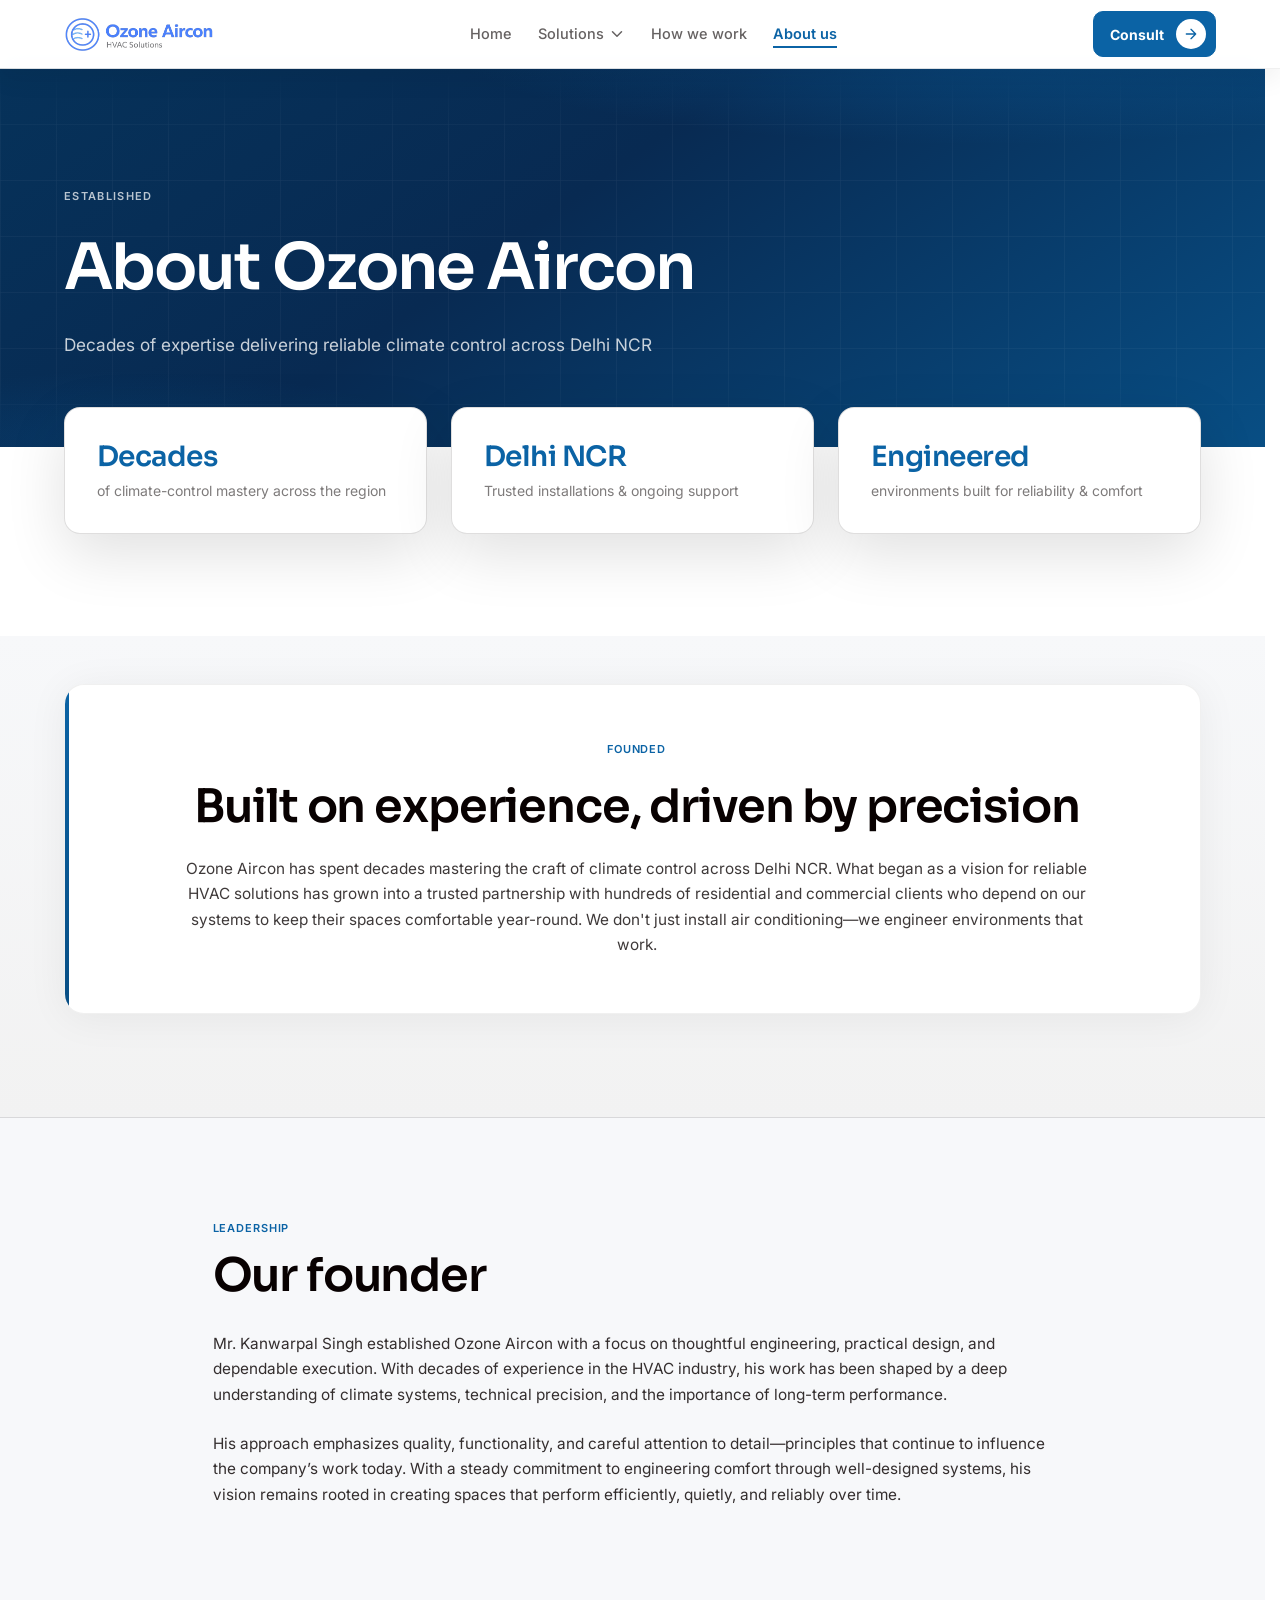
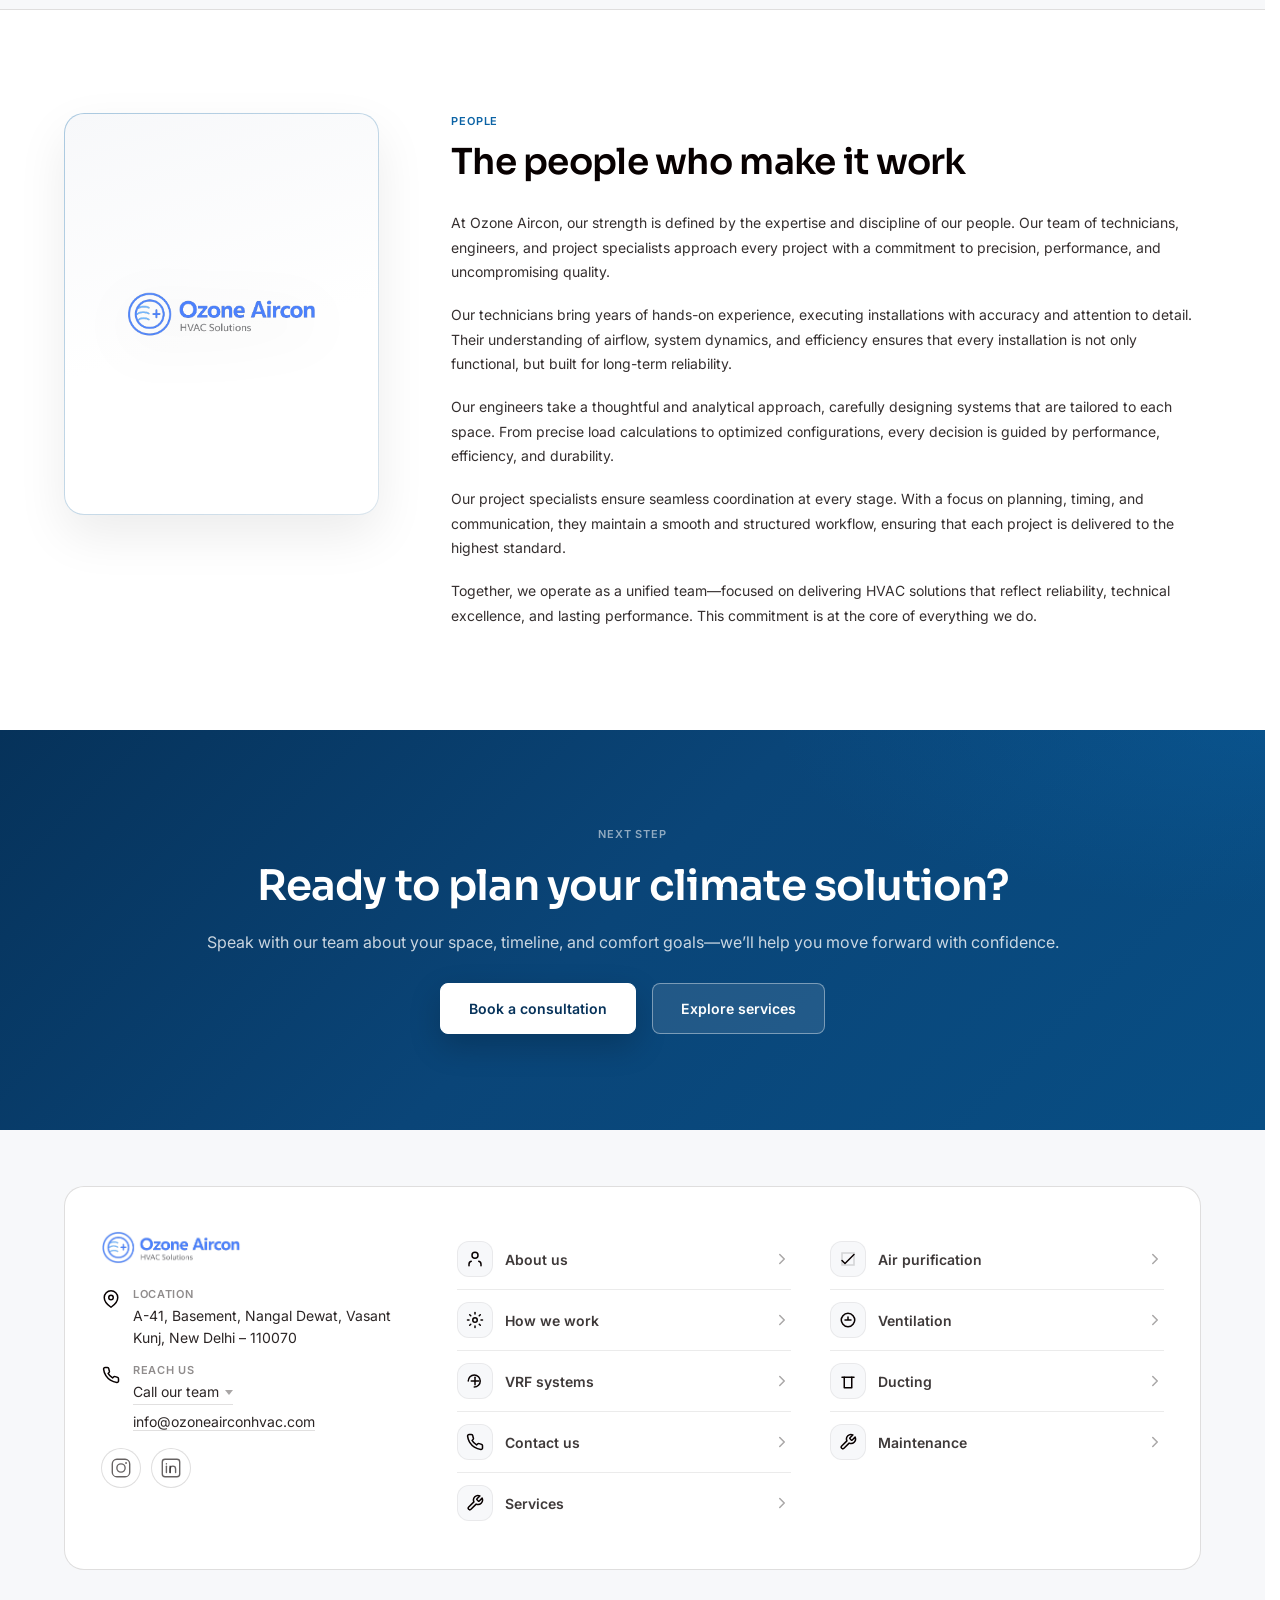
==== commit a9b75385: "SEO: OG/Twitter and JSON-LD sitewide, redirects, perf tweaks Co-authored-by: Cursor <cursoragent@cur" ====
--- a/about-us.html
+++ b/about-us.html
@@ -2,18 +2,66 @@
 <html lang="en">
 <head>
   <meta charset="UTF-8" />
-  <meta name="viewport" content="width=device-width, initial-scale=1.0" />
-  <link rel="icon" type="image/png" sizes="48x48" href="https://ozoneairconhvac.com/favicon-48.png?v=7" />
-  <link rel="icon" type="image/png" sizes="96x96" href="https://ozoneairconhvac.com/favicon-96.png?v=7" />
-  <link rel="icon" type="image/png" sizes="192x192" href="https://ozoneairconhvac.com/favicon-192.png?v=7" />
-  <link rel="shortcut icon" type="image/png" href="https://ozoneairconhvac.com/favicon-48.png?v=7" />
-  <link rel="icon" href="https://ozoneairconhvac.com/favicon.ico?v=7" sizes="any" />
-  <link rel="icon" type="image/png" href="https://ozoneairconhvac.com/favicon.png?v=7" />
-  <link rel="apple-touch-icon" href="https://ozoneairconhvac.com/favicon-192.png?v=7" />
-  <link rel="manifest" href="https://ozoneairconhvac.com/site.webmanifest?v=7" />
+  <meta name="viewport" content="width=device-width, initial-scale=1.0, viewport-fit=cover" />
+  <link rel="icon" type="image/png" sizes="48x48" href="/favicon-48.png?v=8" />
+  <link rel="icon" type="image/png" sizes="96x96" href="/favicon-96.png?v=8" />
+  <link rel="icon" type="image/png" sizes="192x192" href="/favicon-192.png?v=8" />
+  <link rel="shortcut icon" type="image/png" href="/favicon-48.png?v=8" />
+  <link rel="icon" href="/favicon.ico?v=8" sizes="any" />
+  <link rel="icon" type="image/png" href="/favicon.png?v=8" />
+  <link rel="apple-touch-icon" href="/favicon-192.png?v=8" />
+  <script>
+    (function () {
+      var l = document.createElement('link');
+      l.rel = 'manifest';
+      l.href = location.origin + '/site.webmanifest?v=8';
+      document.head.appendChild(l);
+    })();
+  </script>
   <meta name="description" content="About Ozone Aircon—trusted HVAC specialists in Delhi NCR. Decades of experience in engineered climate solutions, installations, maintenance, comfort design, and a team focused on dependable delivery." />
   <meta name="robots" content="index, follow" />
   <link rel="canonical" href="https://ozoneairconhvac.com/about-us.html" />
+  <meta property="og:type" content="website" />
+  <meta property="og:site_name" content="Ozone Aircon" />
+  <meta property="og:title" content="About Us — Ozone Aircon" />
+  <meta property="og:description" content="About Ozone Aircon—trusted HVAC specialists in Delhi NCR. Decades of experience in engineered climate solutions, installations, maintenance, comfort design, and a team focused on dependable delivery." />
+  <meta property="og:url" content="https://ozoneairconhvac.com/about-us.html" />
+  <meta property="og:image" content="https://ozoneairconhvac.com/public/images/logo.png" />
+  <meta property="og:locale" content="en_IN" />
+  <meta name="twitter:card" content="summary_large_image" />
+  <meta name="twitter:title" content="About Us — Ozone Aircon" />
+  <meta name="twitter:description" content="About Ozone Aircon—trusted HVAC specialists in Delhi NCR. Decades of experience in engineered climate solutions, installations, maintenance, comfort design, and a team focused on dependable delivery." />
+  <meta name="twitter:image" content="https://ozoneairconhvac.com/public/images/logo.png" />
+  <script type="application/ld+json">
+  {
+    "@context": "https://schema.org",
+    "@graph": [
+      {
+        "@type": "BreadcrumbList",
+        "@id": "https://ozoneairconhvac.com/about-us.html#breadcrumb",
+        "itemListElement": [
+          { "@type": "ListItem", "position": 1, "name": "Home", "item": "https://ozoneairconhvac.com/" },
+          { "@type": "ListItem", "position": 2, "name": "About us", "item": "https://ozoneairconhvac.com/about-us.html" }
+        ]
+      },
+      {
+        "@type": "WebPage",
+        "@id": "https://ozoneairconhvac.com/about-us.html#webpage",
+        "url": "https://ozoneairconhvac.com/about-us.html",
+        "name": "About Us — Ozone Aircon",
+        "description": "About Ozone Aircon—trusted HVAC specialists in Delhi NCR. Decades of experience in engineered climate solutions, installations, maintenance, comfort design, and a team focused on dependable delivery.",
+        "isPartOf": { "@id": "https://ozoneairconhvac.com/#website" },
+        "about": { "@id": "https://ozoneairconhvac.com/#organization" }
+      },
+      {
+        "@type": "AboutPage",
+        "@id": "https://ozoneairconhvac.com/about-us.html#aboutpage",
+        "url": "https://ozoneairconhvac.com/about-us.html",
+        "mainEntity": { "@id": "https://ozoneairconhvac.com/#organization" }
+      }
+    ]
+  }
+  </script>
   <title>About Us — Ozone Aircon</title>
   <link rel="preconnect" href="https://fonts.googleapis.com" />
   <link rel="preconnect" href="https://fonts.gstatic.com" crossorigin />
@@ -846,6 +894,8 @@
 
   <link rel="stylesheet" href="public/page-loader.css" />
   <link rel="stylesheet" href="public/nav-stability.css" />
+  <link rel="stylesheet" href="public/site-mobile-guard.css" />
+  <link rel="stylesheet" href="public/mobile-nav-drawer.css" />
 </head>
 <body>
 
@@ -1097,7 +1147,7 @@
     <div class="team-shell">
       <div class="team-showcase">
         <div class="team-showcase-inner">
-          <img src="public/images/logo.png" alt="Ozone Aircon" class="team-showcase-logo" width="400" height="120" />
+          <img src="public/images/logo.png" alt="Ozone Aircon — HVAC engineering team Delhi NCR" class="team-showcase-logo" width="400" height="120" loading="lazy" decoding="async" />
         </div>
       </div>
       <div class="team-copy">
@@ -1449,5 +1499,6 @@
 
     <script src="public/nav-glass.js" defer></script>
   <script src="public/page-loader.js" defer></script>
+  <script src="public/mobile-nav-drawer.js" defer></script>
 </body>
 </html>
--- a/public/page-loader.css
+++ b/public/page-loader.css
@@ -99,3 +99,14 @@
       -webkit-backdrop-filter 0s;
   }
 }
+
+/* Phones / tablets: drop expensive backdrop blur to reduce repaints during fade-out */
+@media (max-width: 900px), (prefers-reduced-motion: reduce) {
+  .page-loader {
+    -webkit-backdrop-filter: none !important;
+    backdrop-filter: none !important;
+    background: rgba(255, 255, 255, 0.99);
+    will-change: opacity;
+    transform: translateZ(0);
+  }
+}
--- a/public/nav-stability.css
+++ b/public/nav-stability.css
@@ -3,6 +3,7 @@
   transform: translate3d(0, 0, 0);
   -webkit-backface-visibility: hidden;
   backface-visibility: hidden;
+  isolation: isolate;
 }
 
 @media (max-width: 900px) {
--- a/public/site-mobile-guard.css
+++ b/public/site-mobile-guard.css
@@ -0,0 +1,361 @@
+/*
+ * Shared mobile layout — loaded on every HTML page (after inline <style>).
+ * Cross-device: containment, timelines, tabs, forms, touch targets, safe-areas,
+ * reduced loader cost on narrow viewports (see page-loader.css).
+ */
+
+/* Keep navbar fixed on scroll and offset page content below it. */
+.nav-shell {
+  position: fixed !important;
+  top: 0;
+  left: 0;
+  right: 0;
+  width: 100%;
+}
+
+body {
+  padding-top: calc(var(--nav-bar-h, 68px) + env(safe-area-inset-top, 0px));
+}
+
+html {
+  -webkit-text-size-adjust: 100%;
+  text-size-adjust: 100%;
+}
+
+@media (max-width: 900px) {
+  :root {
+    --section-pad-h: clamp(16px, 4.2vw, 28px);
+  }
+
+  section,
+  header,
+  footer,
+  main {
+    min-width: 0;
+  }
+
+  /* Section wrappers commonly used across solution pages */
+  section [class$="-shell"],
+  section [class$="-container"],
+  section [class$="-inner"],
+  footer [class$="-shell"],
+  footer [class$="-inner"] {
+    min-width: 0;
+    max-width: 100%;
+  }
+
+  section [class*="-grid"],
+  section [class*="duct-"],
+  section [class*="chiller-"] {
+    min-width: 0;
+    max-width: 100%;
+  }
+
+  .info-tab-pane-inner {
+    min-width: 0;
+    max-width: 100%;
+    min-height: 0;
+    flex-direction: column;
+    align-items: stretch;
+    gap: clamp(18px, 4vw, 26px);
+  }
+
+  .info-tab-content,
+  .info-tab-media {
+    flex: none;
+    width: 100%;
+    max-width: 100%;
+    min-width: 0;
+  }
+
+  .info-tab-btn {
+    flex: 1 1 0;
+    min-width: 0;
+    white-space: normal;
+    overflow-wrap: anywhere;
+  }
+
+  /* Chiller: stack operation split before tablet breakpoint */
+  .operation-inner {
+    grid-template-columns: minmax(0, 1fr);
+  }
+  .tabs-row,
+  .tabs-menu,
+  .tabs-image-shell,
+  .tabs-image-pane,
+  .tabs-container,
+  .tabs-content,
+  .tab-link,
+  .tab-pane,
+  .tab-pane-inner,
+  .tab-pane-content,
+  .component-card,
+  .component-card-content,
+  .components-grid,
+  .types-grid,
+  .type-column,
+  .type-column-content,
+  .content-image-inner,
+  .content-image-left,
+  .content-image-right,
+  .content-list-items,
+  .content-list-item,
+  .tfa-media-shell,
+  .tfa-split-shell,
+  .tfa-split-inner,
+  .tfa-split-left,
+  .tfa-split-right,
+  .tfa-list-row,
+  .tfa-list-item,
+  .comparison-grid,
+  .comparison-card,
+  .comparison-row,
+  .explained-inner,
+  .options-bento,
+  .options-small-cards,
+  .small-cards-row,
+  .units-grid,
+  .excel-grid,
+  .how-shell,
+  .cards-row,
+  .timeline,
+  .timeline-item,
+  .benefits-cards {
+    min-width: 0;
+    max-width: 100%;
+  }
+
+  /* Journey timeline cards — balanced padding on narrow viewports (how-we-work; safe if reused elsewhere) */
+  .timeline-card {
+    box-sizing: border-box;
+  }
+
+  .timeline-card.timeline-left,
+  .timeline-card.timeline-right {
+    padding: clamp(22px, 5.5vw, 30px);
+    gap: clamp(14px, 3.2vw, 20px);
+  }
+
+  .timeline-card-titles {
+    gap: clamp(10px, 2.5vw, 14px);
+  }
+
+  .timeline-card .text-md {
+    line-height: 1.68;
+    margin: 0;
+  }
+
+  .timeline-item {
+    padding-bottom: clamp(26px, 5vw, 42px);
+  }
+
+  .timeline-item:last-child {
+    padding-bottom: clamp(8px, 2vw, 16px);
+  }
+
+  /* Home process grid + any similar numbered step cards */
+  .process-card {
+    padding: clamp(22px, 5.5vw, 30px);
+    gap: clamp(14px, 3.2vw, 20px);
+    box-sizing: border-box;
+  }
+
+  .process-card-body {
+    gap: clamp(10px, 2.5vw, 14px);
+  }
+
+  .process-card-body .text-reg,
+  .process-card-body .text-md,
+  .process-card-body p {
+    line-height: 1.68;
+    margin: 0;
+  }
+
+  .tab-link,
+  .tab-link .text-reg,
+  .tab-link .h4,
+  .component-card-content,
+  .type-column-content,
+  .content-list-item,
+  .tfa-list-item,
+  .comparison-row-label,
+  .comparison-row-value,
+  .tab-pane-content,
+  .explained-body,
+  .section-title-centered .title-content,
+  .section-title-left .title-content {
+    overflow-wrap: anywhere;
+    word-wrap: break-word;
+  }
+
+  .h1, .h2, .h3, .h4, .h5, .h6 {
+    overflow-wrap: anywhere;
+  }
+
+  /* VRF / section-how: horizontal tab bar — avoid min-width sum exceeding viewport */
+  .section-how .tabs-menu {
+    max-width: 100%;
+  }
+
+  .section-how .tab-btn {
+    flex: 1 1 0;
+    min-width: 0;
+    white-space: normal;
+    overflow-wrap: anywhere;
+  }
+
+  /* Tab panes: stack earlier with tighter gutters so flex row never blows out */
+  .tab-pane-inner {
+    flex-direction: column;
+    align-items: stretch;
+    gap: clamp(18px, 4vw, 28px);
+    padding: clamp(20px, 4vw, 32px) clamp(16px, 4vw, 22px);
+  }
+
+  .tab-pane-visual {
+    max-width: 100% !important;
+    width: 100%;
+    min-width: 0;
+  }
+
+  /* Ventilation / similar: hero image pane stays within column */
+  .tabs-image-shell {
+    width: 100%;
+  }
+
+  .tabs-image-pane {
+    width: 100%;
+    max-width: 100%;
+  }
+
+  .tabs-image-pane img {
+    max-width: 100%;
+  }
+
+  .comparison-row .comparison-row-label,
+  .comparison-row .comparison-row-value {
+    min-width: 0;
+  }
+
+  .form-wrapper,
+  .form-info-panel,
+  .form-right-panel,
+  .section-form input.form-input,
+  .section-form select.form-select,
+  .section-form textarea.form-textarea {
+    min-width: 0;
+    max-width: 100%;
+    box-sizing: border-box;
+  }
+
+  .section-form input.form-input,
+  .section-form select.form-select,
+  .section-form textarea.form-textarea {
+    width: 100%;
+  }
+
+  /* Notch / home indicator: keep nav & drawer clear of unsafe areas */
+  .nav-shell {
+    padding-top: env(safe-area-inset-top, 0px);
+    padding-bottom: 0;
+    padding-left: calc(var(--section-pad-h) + env(safe-area-inset-left, 0px));
+    padding-right: calc(var(--section-pad-h) + env(safe-area-inset-right, 0px));
+  }
+
+  .navbar-inner {
+    min-width: 0;
+  }
+
+  /* Inset gutters for drawer links on notched phones (additive to clamp in page CSS) */
+  .mobile-nav-link {
+    padding-left: calc(env(safe-area-inset-left, 0px) + clamp(16px, 4vw, 24px));
+    padding-right: calc(env(safe-area-inset-right, 0px) + clamp(16px, 4vw, 24px));
+  }
+
+  .mobile-solutions-toggle {
+    padding-left: calc(env(safe-area-inset-left, 0px) + clamp(16px, 4vw, 24px));
+    padding-right: calc(env(safe-area-inset-right, 0px) + clamp(16px, 4vw, 24px));
+  }
+
+  .mobile-solutions-list {
+    padding-left: calc(env(safe-area-inset-left, 0px) + clamp(16px, 4vw, 24px));
+    padding-right: calc(env(safe-area-inset-right, 0px) + clamp(16px, 4vw, 24px));
+  }
+
+  /* Services & wide flex cards */
+  .service-card,
+  .service-card-content,
+  .engineering-inner {
+    min-width: 0;
+    max-width: 100%;
+  }
+
+  .service-card-content .text-reg,
+  .service-card-content .text-md {
+    overflow-wrap: anywhere;
+  }
+
+  .benefit-card-inner,
+  .benefit-card-text,
+  .unit-card-content {
+    min-width: 0;
+    max-width: 100%;
+  }
+
+  /* Small KPI / misc cards inside grids */
+  .small-card,
+  .op-item-header,
+  .op-item-body-inner {
+    min-width: 0;
+    max-width: 100%;
+    box-sizing: border-box;
+  }
+
+  .op-item-header .text-reg {
+    overflow-wrap: anywhere;
+  }
+}
+
+@media (max-width: 768px) {
+  .section-how .tab-btn,
+  .info-tab-btn {
+    font-size: clamp(12px, 3.2vw, 14px);
+    padding: 12px 10px;
+  }
+}
+
+@media (max-width: 640px) {
+  .timeline-card.timeline-left,
+  .timeline-card.timeline-right {
+    padding: clamp(20px, 6vw, 28px);
+  }
+
+  .process-card {
+    padding: clamp(20px, 6vw, 28px);
+  }
+}
+
+/* Minimum tap targets (~44×44 CSS px) — phones / tablets without hover */
+@media (hover: none) and (pointer: coarse) and (max-width: 900px) {
+  .nav-hamburger {
+    min-width: 44px;
+    min-height: 44px;
+  }
+
+  .mobile-nav-link,
+  .mobile-solution-item {
+    min-height: 44px;
+    display: flex;
+    align-items: center;
+    box-sizing: border-box;
+  }
+
+  .mobile-solutions-toggle {
+    min-height: 48px;
+  }
+
+  .nav-consult-icon {
+    min-width: 30px;
+    min-height: 30px;
+  }
+}
--- a/public/mobile-nav-drawer.css
+++ b/public/mobile-nav-drawer.css
@@ -0,0 +1,454 @@
+/**
+ * Compact premium mobile dropdown — load after inline styles & site-mobile-guard.css.
+ */
+
+@media (max-width: 900px) {
+  .nav-shell {
+    z-index: 220;
+  }
+
+  .mobile-nav-backdrop {
+    display: none !important;
+  }
+
+  #mobileMenu.mobile-menu {
+    position: fixed !important;
+    left: clamp(12px, 4vw, 20px) !important;
+    right: clamp(12px, 4vw, 20px) !important;
+    top: calc(
+      env(safe-area-inset-top, 0px) + var(--nav-bar-h, 68px) + clamp(8px, 2vw, 12px)
+    ) !important;
+    bottom: auto !important;
+    width: auto !important;
+    height: auto !important;
+    max-height: min(76vh, 620px) !important;
+    padding: 0 !important;
+    margin: 0 !important;
+    overflow-x: hidden !important;
+    overflow-y: auto !important;
+    -webkit-overflow-scrolling: touch;
+    overscroll-behavior: contain;
+
+    border: 1px solid rgba(8, 1, 1, 0.09) !important;
+    border-radius: 16px !important;
+    background: linear-gradient(
+      180deg,
+      rgba(255, 255, 255, 0.98) 0%,
+      rgba(247, 248, 250, 0.98) 100%
+    ) !important;
+    box-shadow:
+      0 22px 52px rgba(8, 1, 1, 0.16),
+      0 1px 0 rgba(255, 255, 255, 0.8) inset;
+    z-index: 210 !important;
+
+    opacity: 0;
+    visibility: hidden;
+    transform: translate3d(0, -10px, 0) scale(0.985);
+    transform-origin: top center;
+    pointer-events: none !important;
+    transition:
+      opacity 0.26s ease,
+      transform 0.3s cubic-bezier(0.22, 1, 0.36, 1),
+      visibility 0s linear 0.3s;
+  }
+
+  #mobileMenu.mobile-menu.open {
+    opacity: 1 !important;
+    visibility: visible !important;
+    transform: translate3d(0, 0, 0) scale(1) !important;
+    pointer-events: auto !important;
+    transition:
+      opacity 0.26s ease,
+      transform 0.3s cubic-bezier(0.22, 1, 0.36, 1),
+      visibility 0s linear 0s !important;
+  }
+
+  .mobile-drawer-header {
+    display: flex;
+    align-items: center;
+    justify-content: space-between;
+    gap: 12px;
+    position: sticky;
+    top: 0;
+    z-index: 2;
+    padding: 12px 14px;
+    background: rgba(255, 255, 255, 0.92);
+    backdrop-filter: blur(10px);
+    -webkit-backdrop-filter: blur(10px);
+    border-bottom: 1px solid rgba(8, 1, 1, 0.07);
+  }
+
+  .mobile-drawer-title {
+    display: flex;
+    align-items: center;
+    gap: 8px;
+    font-family: var(--font-sora, var(--font-inter, system-ui, sans-serif));
+    font-size: 15px;
+    font-weight: 600;
+    letter-spacing: -0.02em;
+    color: var(--black, #080101);
+  }
+
+  .mobile-drawer-title::before {
+    content: '';
+    width: 3px;
+    height: 14px;
+    border-radius: 999px;
+    background: var(--blue, #0b63a5);
+    flex-shrink: 0;
+  }
+
+  .mobile-drawer-close {
+    width: 36px;
+    height: 36px;
+    border: 1px solid rgba(8, 1, 1, 0.1);
+    border-radius: 10px;
+    background: rgba(255, 255, 255, 0.88);
+    color: rgba(8, 1, 1, 0.75);
+    cursor: pointer;
+    display: inline-flex;
+    align-items: center;
+    justify-content: center;
+    transition:
+      color 0.2s ease,
+      border-color 0.2s ease,
+      background 0.2s ease,
+      transform 0.2s ease;
+  }
+
+  .mobile-drawer-close:hover {
+    color: var(--blue, #0b63a5);
+    border-color: rgba(11, 99, 165, 0.35);
+    background: rgba(11, 99, 165, 0.08);
+  }
+
+  .mobile-drawer-close:active {
+    transform: scale(0.96);
+  }
+
+  .mobile-drawer-close svg {
+    width: 18px;
+    height: 18px;
+    stroke: currentColor;
+    fill: none;
+    stroke-width: 2;
+    stroke-linecap: round;
+    stroke-linejoin: round;
+  }
+
+  #mobileMenu.mobile-menu > .mobile-drawer-header + * {
+    margin-top: 6px;
+  }
+
+  #mobileMenu.mobile-menu .mobile-nav-link {
+    display: flex !important;
+    align-items: center;
+    width: 100%;
+    padding: 14px calc(18px + env(safe-area-inset-right, 0px)) 14px
+      calc(18px + env(safe-area-inset-left, 0px)) !important;
+    margin: 0 10px 8px 10px;
+
+    border: 1px solid rgba(8, 1, 1, 0.08) !important;
+    border-radius: 12px !important;
+    background: rgba(255, 255, 255, 0.94);
+    box-shadow:
+      0 1px 2px rgba(255, 255, 255, 0.9) inset,
+      var(--shadow-sm, 0 2px 12px rgba(8, 1, 1, 0.05));
+
+    color: rgba(8, 1, 1, 0.78);
+    font-family: var(--font-inter, system-ui, sans-serif);
+    font-weight: 500;
+    font-size: 14px;
+    line-height: 1.35;
+    letter-spacing: -0.01em;
+    text-decoration: none;
+
+    transition:
+      color 0.22s ease,
+      border-color 0.22s ease,
+      background 0.26s cubic-bezier(0.22, 1, 0.36, 1),
+      box-shadow 0.26s cubic-bezier(0.22, 1, 0.36, 1),
+      transform 0.2s cubic-bezier(0.22, 1, 0.36, 1);
+  }
+
+  #mobileMenu.mobile-menu .mobile-nav-link:hover {
+    color: var(--black, #080101);
+    border-color: rgba(11, 99, 165, 0.25);
+    background: rgba(255, 255, 255, 1);
+    box-shadow:
+      0 1px 2px rgba(255, 255, 255, 0.95) inset,
+      var(--shadow-md, 0 8px 28px rgba(8, 1, 1, 0.08));
+    transform: translateY(-1px);
+  }
+
+  #mobileMenu.mobile-menu .mobile-nav-link:active {
+    transform: translateY(0);
+    transition-duration: 0.08s;
+  }
+
+  #mobileMenu.mobile-menu .mobile-nav-link.active {
+    color: var(--blue, #0b63a5);
+    font-weight: 600;
+    border-color: rgba(11, 99, 165, 0.38);
+    background: linear-gradient(
+      135deg,
+      rgba(11, 99, 165, 0.09) 0%,
+      rgba(11, 99, 165, 0.03) 100%
+    );
+    box-shadow:
+      0 0 0 1px rgba(11, 99, 165, 0.12),
+      var(--shadow-sm, 0 2px 12px rgba(8, 1, 1, 0.05));
+  }
+
+  #mobileMenu.mobile-menu .mobile-nav-link:focus-visible,
+  #mobileMenu.mobile-menu .mobile-solutions-toggle:focus-visible,
+  #mobileMenu.mobile-menu .mobile-solution-item:focus-visible,
+  #mobileMenu.mobile-menu .mobile-drawer-close:focus-visible {
+    outline: 2px solid var(--blue, #0b63a5);
+    outline-offset: 2px;
+  }
+
+  /* Solutions accordion */
+  #mobileMenu.mobile-menu .mobile-solutions-toggle {
+    display: flex !important;
+    justify-content: space-between;
+    align-items: center;
+    width: 100%;
+    padding: 14px calc(18px + env(safe-area-inset-right, 0px)) 14px
+      calc(18px + env(safe-area-inset-left, 0px)) !important;
+    margin: 0 10px;
+
+    border: 1px solid rgba(8, 1, 1, 0.08) !important;
+    border-radius: 12px;
+    background: rgba(255, 255, 255, 0.94);
+    box-shadow:
+      0 1px 2px rgba(255, 255, 255, 0.9) inset,
+      var(--shadow-sm, 0 2px 12px rgba(8, 1, 1, 0.05));
+
+    color: var(--black, #080101);
+    font-family: var(--font-inter, system-ui, sans-serif);
+    font-weight: 600;
+    font-size: 14px;
+    letter-spacing: -0.015em;
+    text-align: left;
+    cursor: pointer;
+
+    transition:
+      border-radius 0.32s cubic-bezier(0.22, 1, 0.36, 1),
+      border-color 0.26s cubic-bezier(0.22, 1, 0.36, 1),
+      background 0.26s cubic-bezier(0.22, 1, 0.36, 1),
+      box-shadow 0.26s cubic-bezier(0.22, 1, 0.36, 1),
+      color 0.22s ease;
+  }
+
+  #mobileMenu.mobile-menu .mobile-solutions-toggle svg {
+    width: 18px;
+    height: 18px;
+    flex-shrink: 0;
+    color: var(--blue, #0b63a5);
+    opacity: 0.82;
+    transition: transform 0.34s cubic-bezier(0.22, 1, 0.36, 1), opacity 0.22s ease;
+  }
+
+  #mobileMenu.mobile-menu .mobile-solutions-toggle:not(.open) {
+    margin-bottom: 10px;
+  }
+
+  #mobileMenu.mobile-menu .mobile-solutions-toggle:hover {
+    border-color: rgba(11, 99, 165, 0.28);
+    background: rgba(255, 255, 255, 1);
+    box-shadow:
+      0 1px 2px rgba(255, 255, 255, 0.95) inset,
+      var(--shadow-md, 0 8px 28px rgba(8, 1, 1, 0.08));
+    color: var(--black, #080101);
+  }
+
+  #mobileMenu.mobile-menu .mobile-solutions-toggle.open {
+    border-radius: 14px 14px 0 0;
+    margin-bottom: 0;
+    border-bottom-color: transparent !important;
+    box-shadow: 0 1px 0 rgba(255, 255, 255, 0.75) inset;
+  }
+
+  #mobileMenu.mobile-menu .mobile-solutions-toggle.open svg {
+    transform: rotate(180deg);
+    opacity: 1;
+  }
+
+  #mobileMenu.mobile-menu .mobile-solutions-list {
+    display: none;
+    margin: -1px 10px 10px 10px;
+    padding: 6px 8px 8px !important;
+    border: 1px solid rgba(8, 1, 1, 0.08);
+    border-top: none;
+    border-radius: 0 0 14px 14px;
+    background: linear-gradient(
+      180deg,
+      rgba(242, 242, 242, 0.55) 0%,
+      rgba(247, 248, 250, 0.92) 100%
+    );
+    box-shadow: 0 8px 24px rgba(8, 1, 1, 0.05) inset;
+  }
+
+  #mobileMenu.mobile-menu .mobile-solutions-list.open {
+    display: block;
+    animation: mobileDrawerAccordion 0.34s cubic-bezier(0.22, 1, 0.36, 1) both;
+  }
+
+  #mobileMenu.mobile-menu .mobile-solution-item {
+    display: flex !important;
+    align-items: center;
+    margin: 0;
+    padding: 12px 12px !important;
+    border: none !important;
+    border-bottom: 1px solid rgba(8, 1, 1, 0.07) !important;
+    border-radius: 0;
+    font-family: var(--font-inter, system-ui, sans-serif);
+    font-weight: 500;
+    font-size: 13.5px;
+    line-height: 1.38;
+    letter-spacing: -0.01em;
+    color: rgba(8, 1, 1, 0.72);
+    text-decoration: none;
+    transition: color 0.2s ease, background 0.22s ease, padding-left 0.22s ease;
+  }
+
+  #mobileMenu.mobile-menu .mobile-solution-item:last-child {
+    border-bottom: none !important;
+  }
+
+  #mobileMenu.mobile-menu .mobile-solution-item:hover,
+  #mobileMenu.mobile-menu .mobile-solution-item:active {
+    color: var(--blue, #0b63a5);
+    background: rgba(255, 255, 255, 0.82);
+    padding-left: 14px;
+  }
+
+  #mobileMenu.mobile-menu > .mobile-cta {
+    margin: 0;
+    padding: 10px 10px 12px !important;
+    border-top: 1px solid rgba(8, 1, 1, 0.06);
+    background: linear-gradient(180deg, rgba(247, 248, 250, 0.28) 0%, rgba(255, 255, 255, 0.92) 100%);
+  }
+
+  #mobileMenu.mobile-menu > .mobile-cta::before {
+    content: '';
+    position: absolute;
+    top: 0;
+    left: 0;
+    right: 0;
+    height: 1px;
+    background: linear-gradient(
+      90deg,
+      transparent 14%,
+      rgba(11, 99, 165, 0.32) 42%,
+      rgba(11, 99, 165, 0.1) 92%,
+      transparent 100%
+    );
+    pointer-events: none;
+  }
+
+  #mobileMenu.mobile-menu > .mobile-cta .btn-primary {
+    width: 100%;
+    justify-content: center;
+    padding: 15px 24px;
+    border-radius: 10px;
+    font-size: 14px;
+    font-weight: 600;
+    border: none;
+    background: linear-gradient(
+      180deg,
+      var(--blue, #0b63a5) 0%,
+      var(--blue-dark, #084e84) 100%
+    );
+    box-shadow:
+      0 2px 0 rgba(255, 255, 255, 0.15) inset,
+      0 8px 24px rgba(11, 99, 165, 0.28);
+    transition:
+      opacity 0.22s ease,
+      transform 0.24s cubic-bezier(0.22, 1, 0.36, 1),
+      box-shadow 0.28s cubic-bezier(0.22, 1, 0.36, 1);
+  }
+
+  #mobileMenu.mobile-menu > .mobile-cta .btn-primary:hover {
+    opacity: 1;
+    transform: translateY(-2px);
+    box-shadow:
+      0 2px 0 rgba(255, 255, 255, 0.18) inset,
+      0 12px 32px rgba(11, 99, 165, 0.34);
+  }
+
+  #mobileMenu.mobile-menu > .mobile-cta .btn-primary:active {
+    transform: translateY(0);
+    box-shadow:
+      0 2px 0 rgba(255, 255, 255, 0.12) inset,
+      0 6px 20px rgba(11, 99, 165, 0.28);
+    transition-duration: 0.1s;
+  }
+
+  #mobileMenu.mobile-menu .mobile-drawer-close:focus:not(:focus-visible) {
+    outline: none;
+  }
+
+  @media (hover: none) {
+    #mobileMenu.mobile-menu .mobile-nav-link:hover,
+    #mobileMenu.mobile-menu .mobile-solutions-toggle:hover,
+    #mobileMenu.mobile-menu .mobile-solution-item:hover {
+      transform: none;
+    }
+
+    #mobileMenu.mobile-menu > .mobile-cta .btn-primary:hover {
+      transform: none;
+    }
+
+    #mobileMenu.mobile-menu .mobile-solution-item:hover {
+      padding-left: 12px;
+    }
+
+    #mobileMenu.mobile-menu .mobile-solution-item:active {
+      padding-left: 14px;
+    }
+  }
+
+  @keyframes mobileDrawerAccordion {
+    from {
+      opacity: 0;
+      transform: translateY(-4px);
+    }
+    to {
+      opacity: 1;
+      transform: translateY(0);
+    }
+  }
+}
+
+@media (max-width: 900px) and (prefers-reduced-motion: reduce) {
+  #mobileMenu.mobile-menu,
+  #mobileMenu.mobile-menu.open {
+    transition-duration: 0.01ms !important;
+  }
+
+  #mobileMenu.mobile-menu {
+    transform: none !important;
+  }
+
+  #mobileMenu.mobile-menu.open {
+    transform: none !important;
+  }
+
+  #mobileMenu.mobile-menu .mobile-solutions-toggle svg {
+    transition-duration: 0.01ms !important;
+  }
+
+  #mobileMenu.mobile-menu .mobile-solutions-list.open {
+    animation: none !important;
+  }
+
+  #mobileMenu.mobile-menu .mobile-nav-link,
+  #mobileMenu.mobile-menu .mobile-solutions-toggle,
+  #mobileMenu.mobile-menu .mobile-solution-item,
+  #mobileMenu.mobile-menu > .mobile-cta .btn-primary {
+    transition-duration: 0.01ms !important;
+    transform: none !important;
+  }
+}
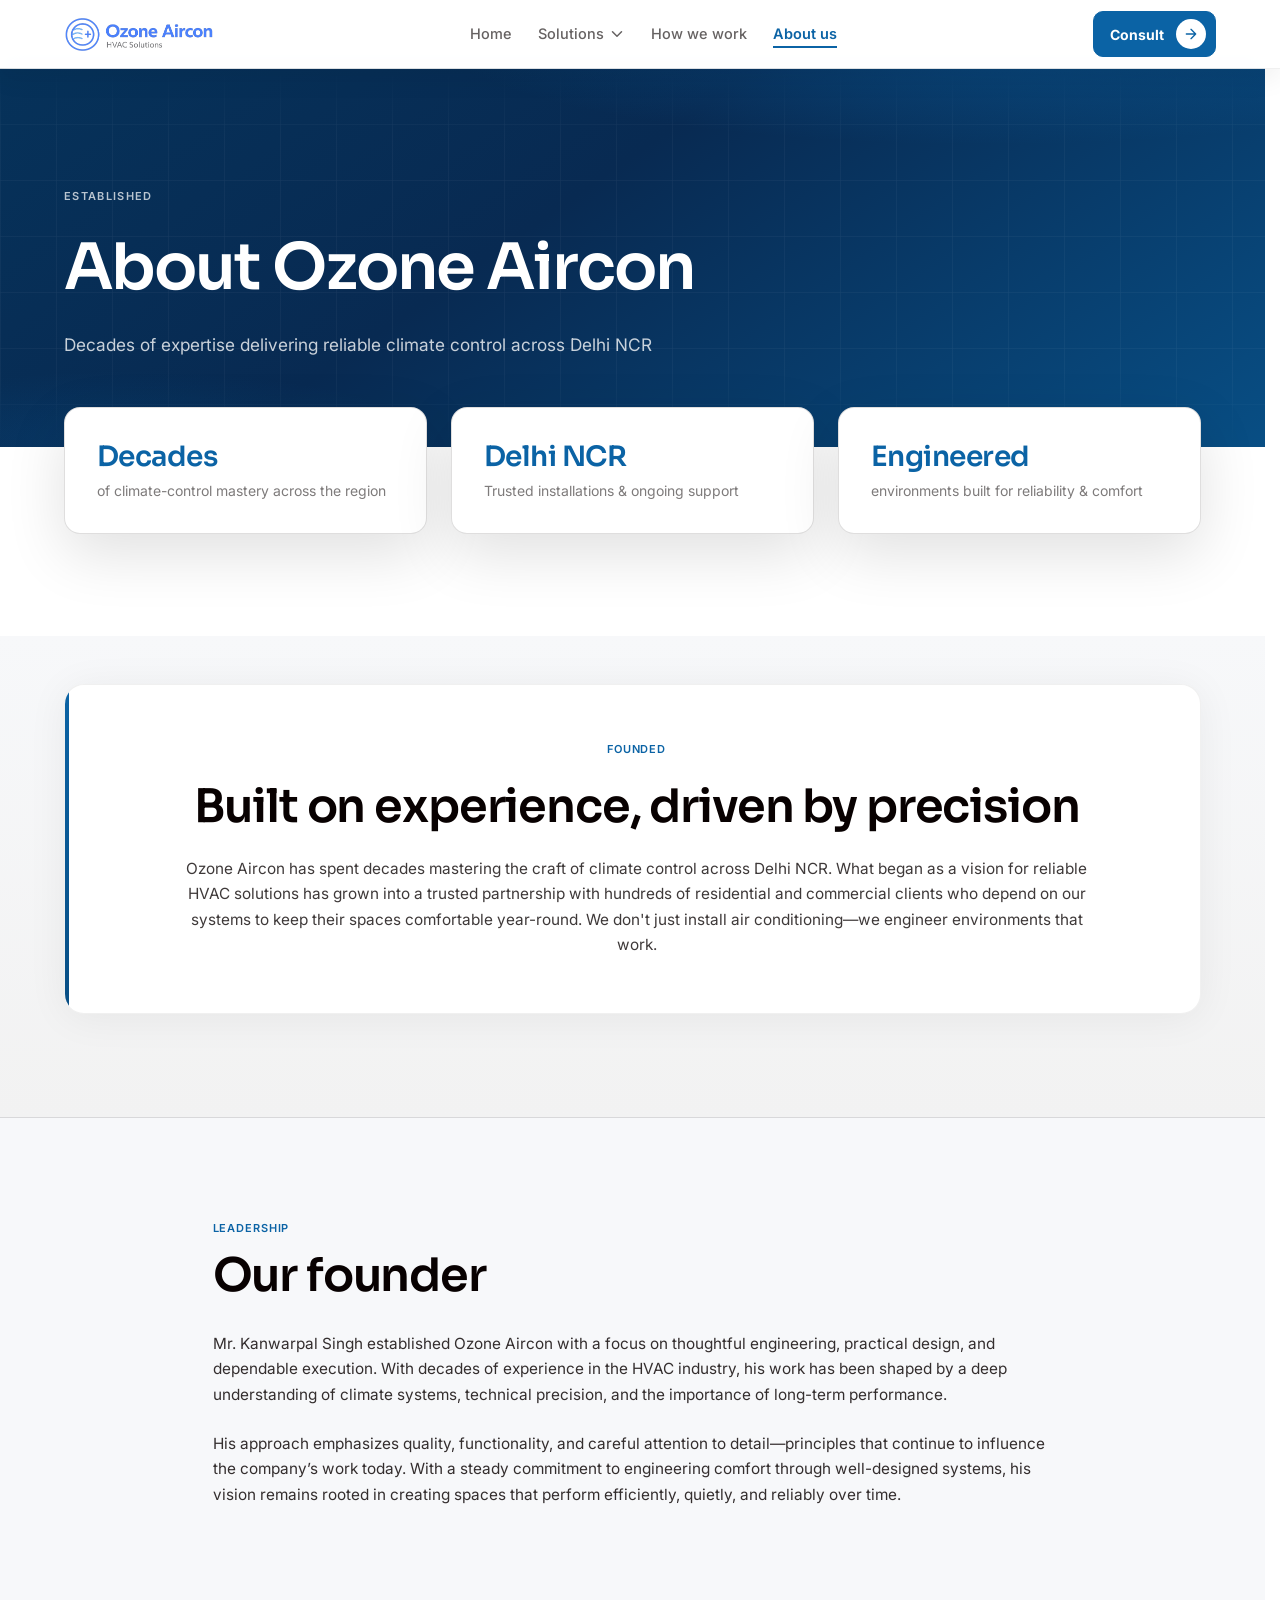
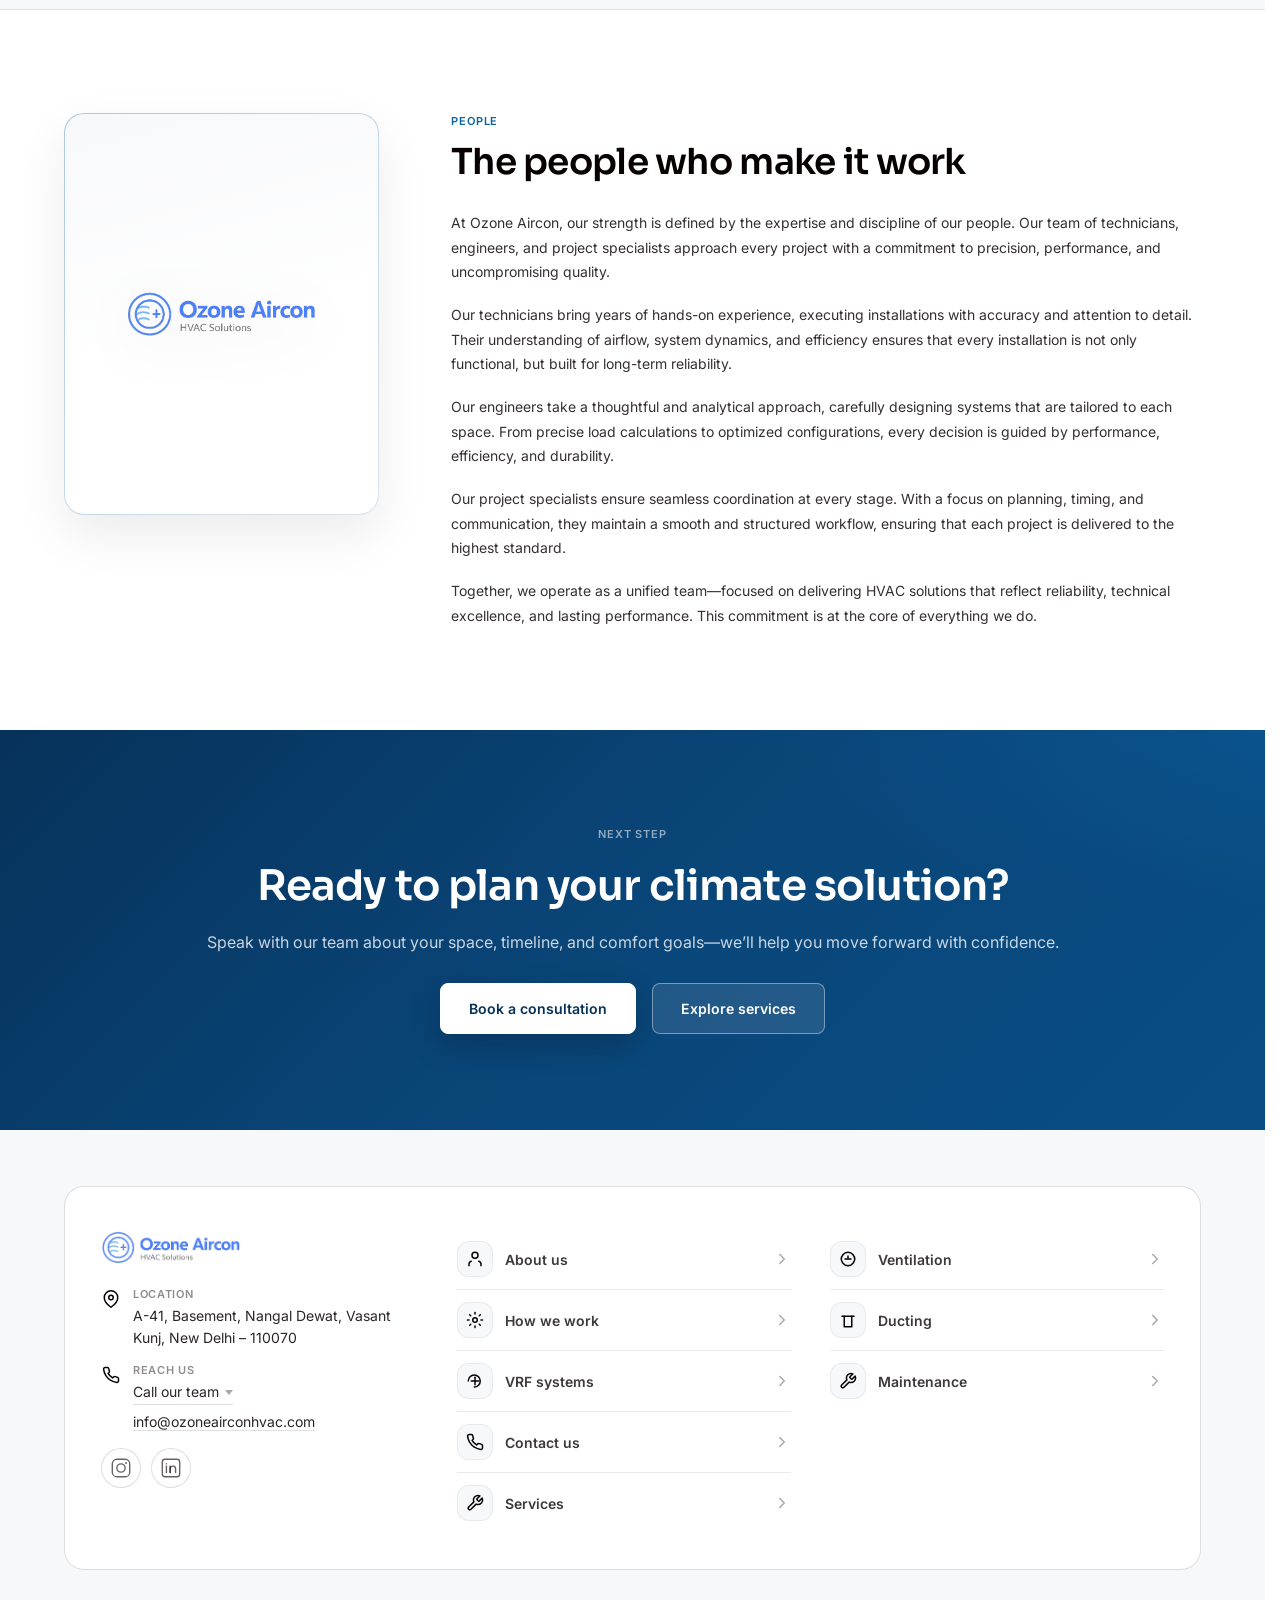
==== commit 32d775e9: "Remove Air purification from shared footer links. Keeps footer menus consistent across all pages aft" ====
--- a/about-us.html
+++ b/about-us.html
@@ -1325,21 +1325,6 @@
       </div>
 
       <div class="footer-links-col">
-        <a href="services.html" class="footer-link-row">
-          <span class="footer-link-left">
-            <span class="footer-link-icon" aria-hidden="true">
-              <svg viewBox="0 0 24 24" fill="none" xmlns="http://www.w3.org/2000/svg">
-                <path d="M4 14l4 4 12-12" stroke="currentColor" stroke-width="2" stroke-linecap="round" stroke-linejoin="round" />
-                <path d="M4 4h16v16H4z" stroke="currentColor" stroke-width="2" opacity="0.15" />
-              </svg>
-            </span>
-            <span class="footer-link-text">Air purification</span>
-          </span>
-          <svg class="footer-link-chevron" viewBox="0 0 24 24" fill="none" xmlns="http://www.w3.org/2000/svg" stroke="currentColor" stroke-width="2" stroke-linecap="round" stroke-linejoin="round" aria-hidden="true">
-            <path d="M9 18L15 12L9 6" />
-          </svg>
-        </a>
-
         <a href="ventilation.html" class="footer-link-row">
           <span class="footer-link-left">
             <span class="footer-link-icon" aria-hidden="true">
